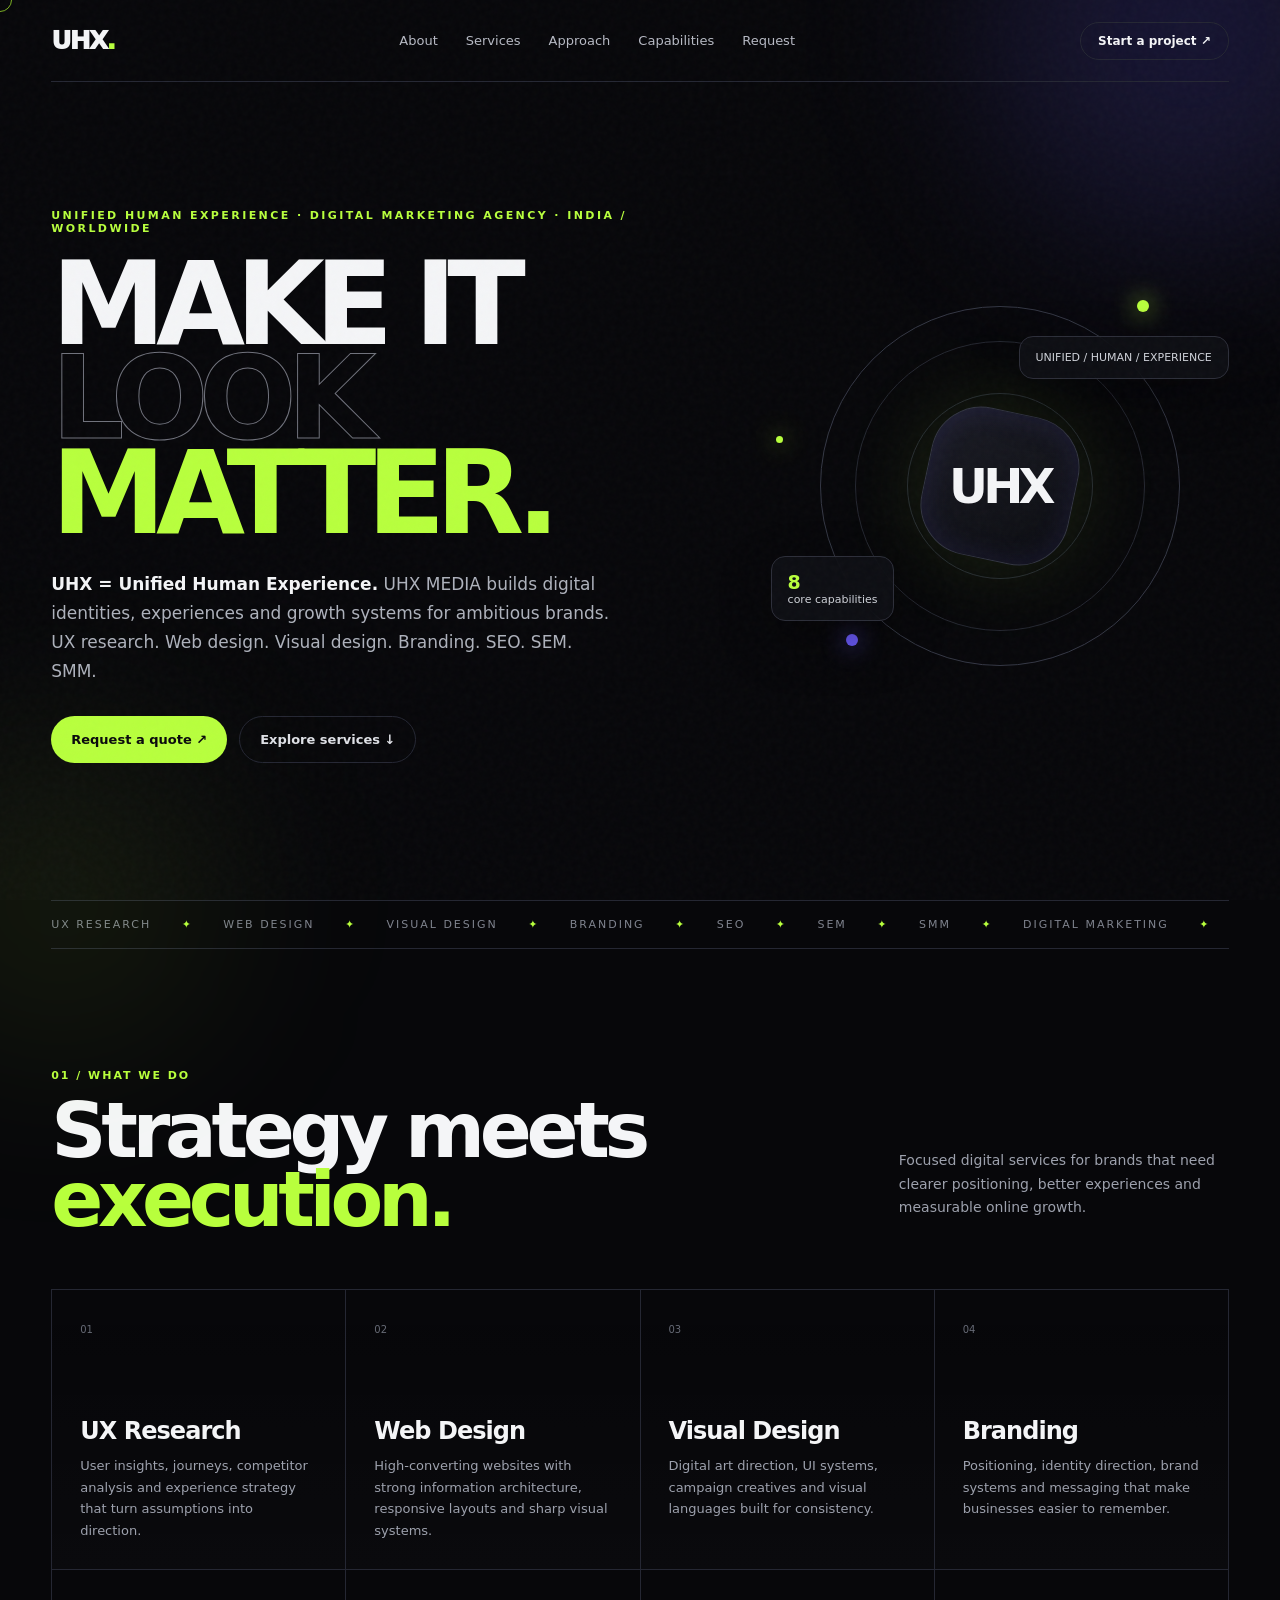
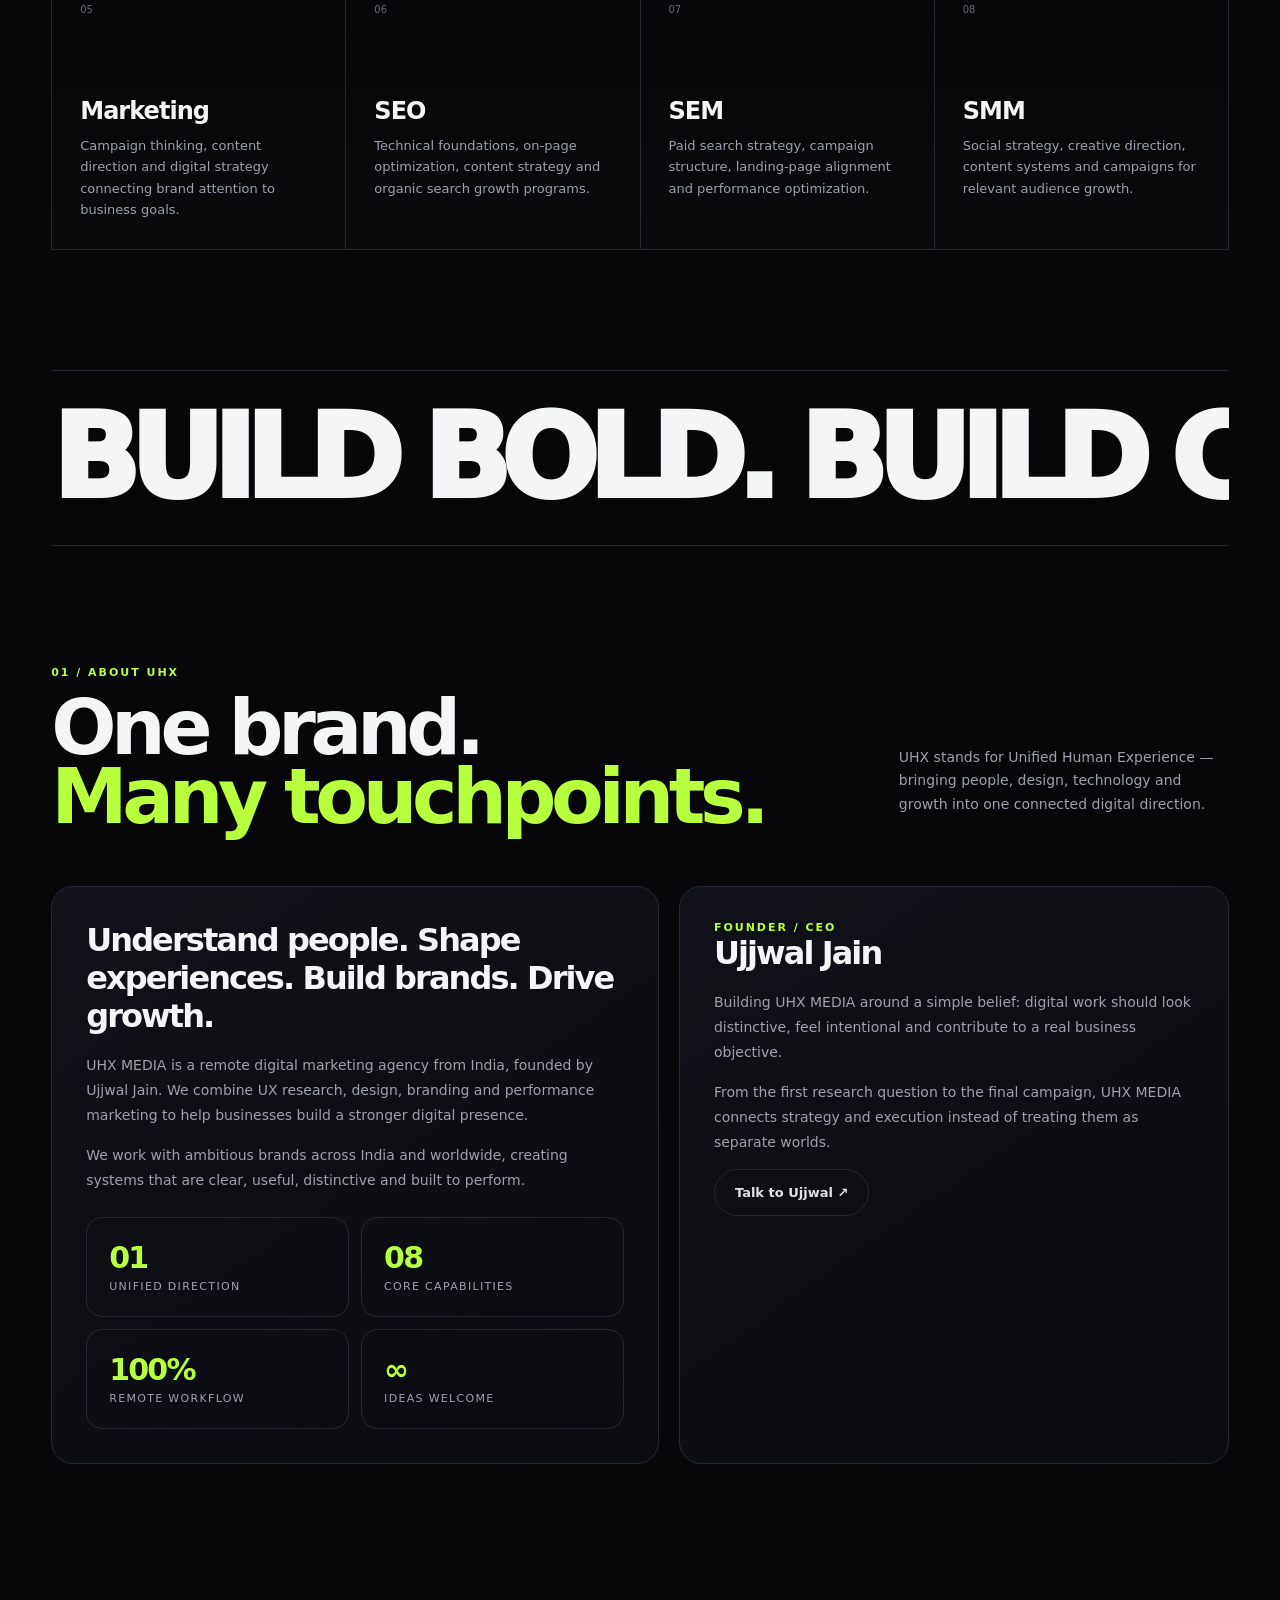
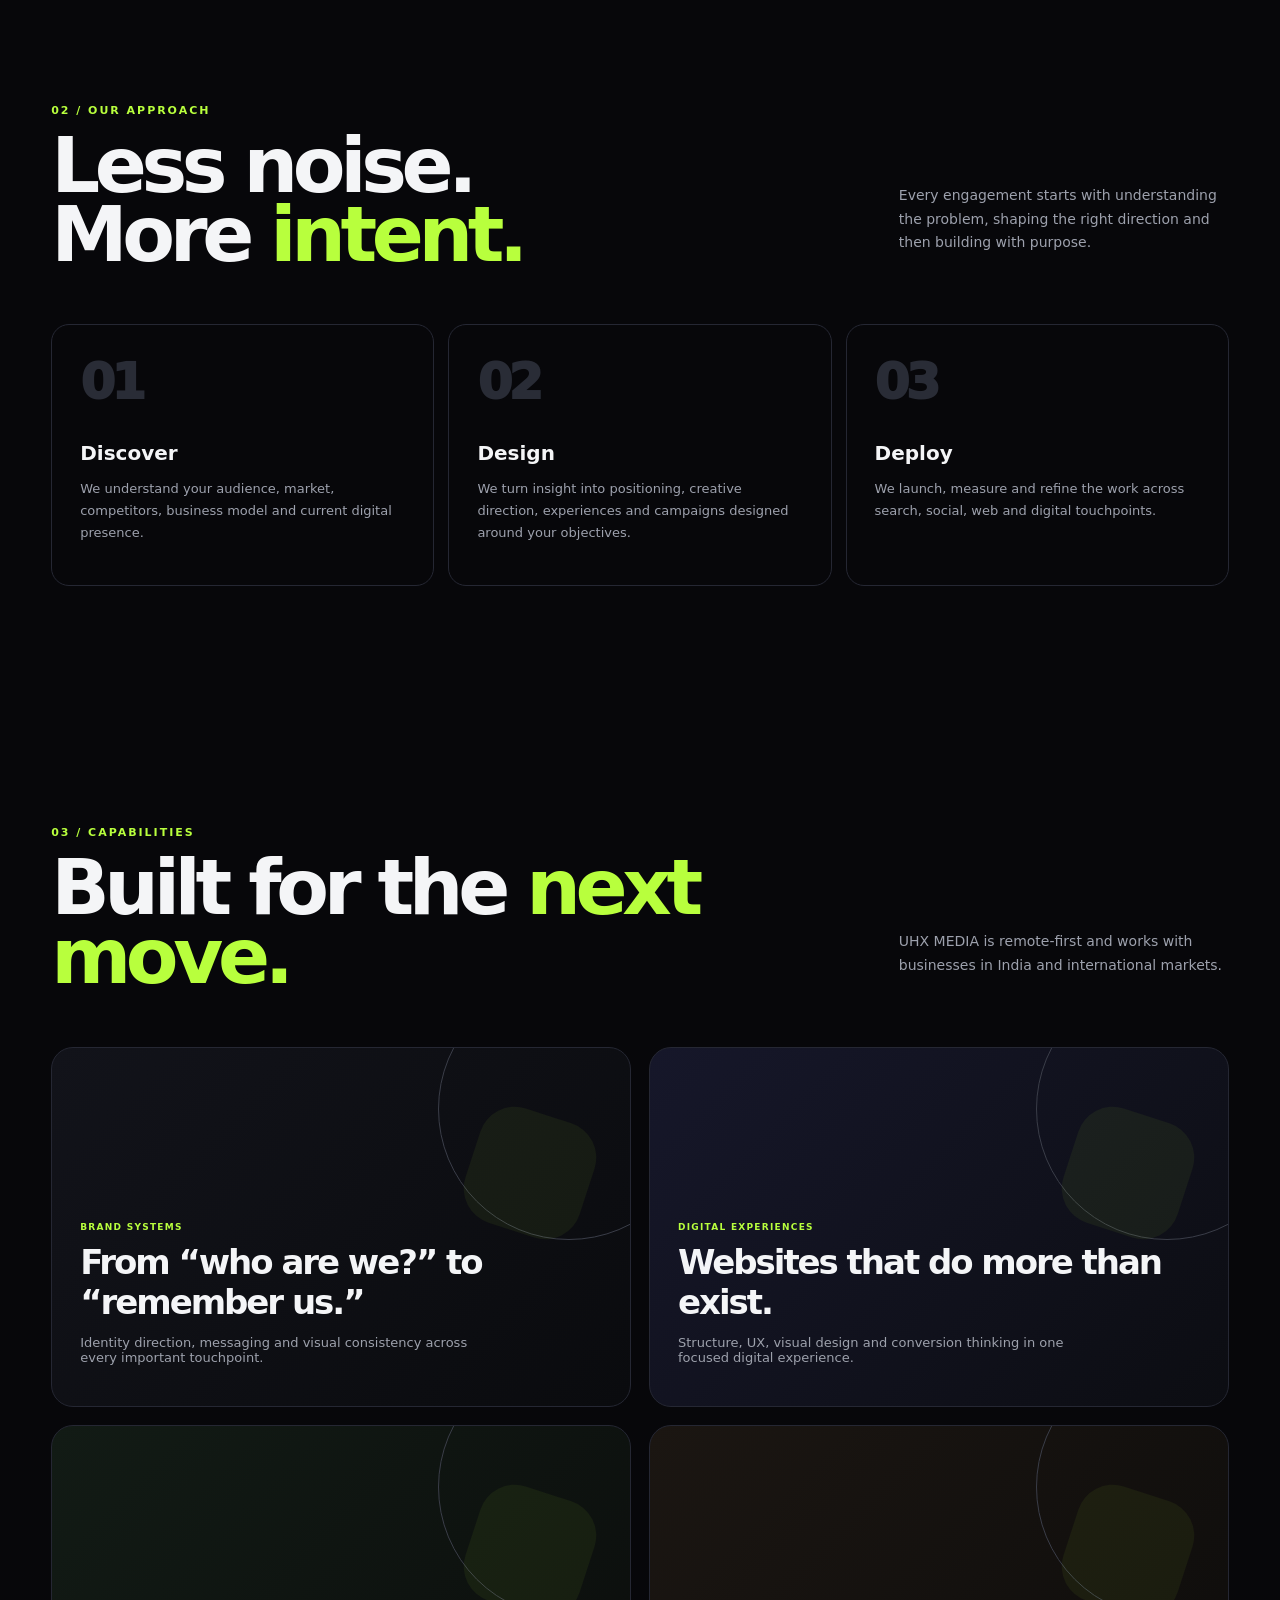
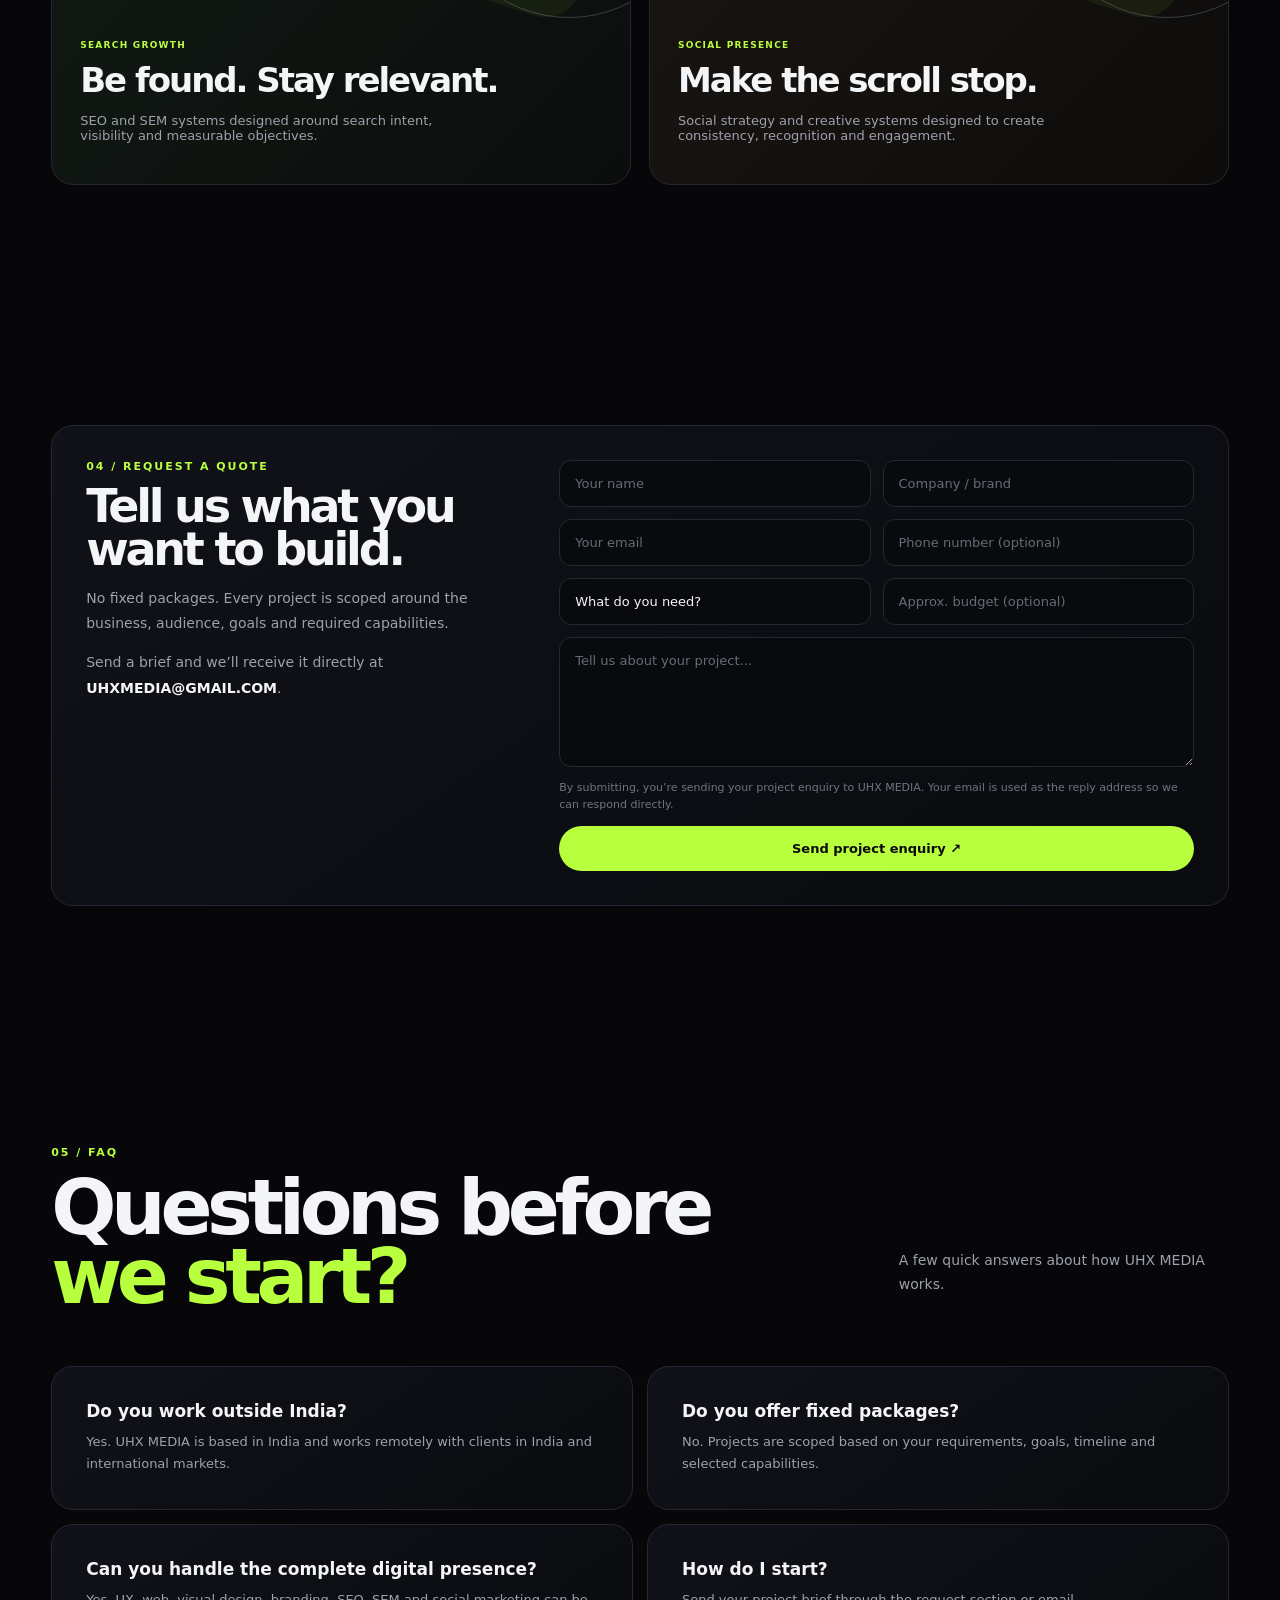
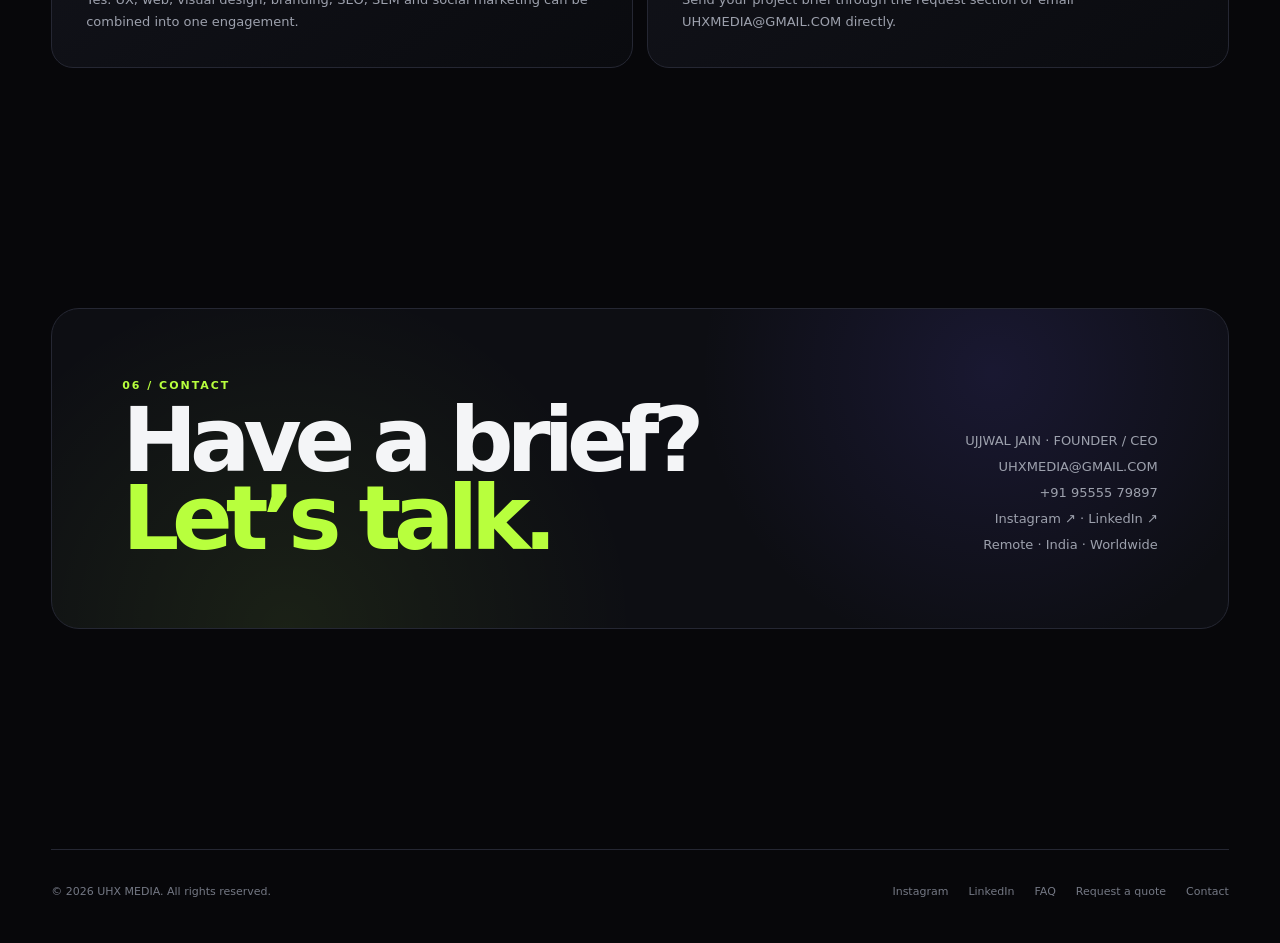
==== index.html @ 51ccb143 "Update final website" ====
<!doctype html>
<html lang="en">
<head>
<meta charset="utf-8">
<meta name="viewport" content="width=device-width,initial-scale=1">
<title>UHX MEDIA — Unified Human Experience</title>
<meta name="description" content="UHX MEDIA — Unified Human Experience. A remote digital marketing agency from India offering UX research, web design, visual design, branding, marketing, SEO, SEM and SMM for Indian and international clients.">
<meta name="robots" content="index,follow">
<meta property="og:type" content="website">
<meta property="og:title" content="UHX MEDIA — Unified Human Experience">
<meta property="og:description" content="Digital experiences. Built to perform. UHX MEDIA is a remote digital marketing agency from India working worldwide.">
<meta property="og:url" content="https://uhxmedia.online/">
<link rel="canonical" href="https://uhxmedia.online/">
<link rel="icon" href="assets/icons/favicon.svg" type="image/svg+xml">
<script type="application/ld+json">{"@context":"https://schema.org","@type":"ProfessionalService","name":"UHX MEDIA","alternateName":"Unified Human Experience Media","url":"https://uhxmedia.online/","email":"mailto:UHXMEDIA@GMAIL.COM","telephone":"+91 95555 79897","areaServed":"Worldwide","founder":{"@type":"Person","name":"Ujjwal Jain"},"description":"Remote digital marketing agency from India offering UX research, web design, visual design, branding, digital marketing, SEO, SEM and SMM."}</script>

<style>
:root{--bg:#07070a;--surface:#101117;--surface2:#151620;--text:#f4f5f7;--muted:#9da1ad;--line:#252733;--accent:#b8ff3d;--accent2:#6d5cff;--white:#fff}*{scrollbar-width:thin;scrollbar-color:var(--accent) var(--bg)}::selection{background:var(--accent);color:#090a0c}button,input,textarea,select{font:inherit}.hp{position:absolute!important;left:-10000px!important;width:1px!important;height:1px!important;overflow:hidden!important;opacity:0!important}.request-form .form-note{color:#6f7480;font-size:11px;line-height:1.6;margin:0}.request-form button{border:0;cursor:pointer;justify-content:center}.request-form button:focus-visible,.btn:focus-visible,.nav a:focus-visible{outline:2px solid var(--accent);outline-offset:4px}.request-form select{appearance:none;background-image:linear-gradient(45deg,transparent 50%,#8b8f9a 50%),linear-gradient(135deg,#8b8f9a 50%,transparent 50%);background-position:calc(100% - 18px) 50%,calc(100% - 13px) 50%;background-size:5px 5px,5px 5px;background-repeat:no-repeat}.request-form input::placeholder,.request-form textarea::placeholder{color:#666b76}.request-form input:invalid:not(:placeholder-shown),.request-form textarea:invalid:not(:placeholder-shown){border-color:#6f4d4d}@media (pointer:coarse){.cursor{display:none}}@media(prefers-reduced-motion:reduce){html{scroll-behavior:auto}.ring,.ticker-track,.marquee2 span{animation:none}.reveal{transition:none}.btn{transition:none}}

*{box-sizing:border-box}html{scroll-behavior:smooth}body{margin:0;background:var(--bg);color:var(--text);font-family:Inter,ui-sans-serif,system-ui,-apple-system,BlinkMacSystemFont,"Segoe UI",sans-serif;overflow-x:hidden}.cursor{position:fixed;width:24px;height:24px;border:1px solid rgba(184,255,61,.7);border-radius:50%;pointer-events:none;z-index:50;transform:translate(-50%,-50%);mix-blend-mode:difference;transition:transform .08s ease}.grain{position:fixed;inset:0;pointer-events:none;opacity:.035;background-image:url("data:image/svg+xml,%3Csvg viewBox='0 0 180 180' xmlns='http://www.w3.org/2000/svg'%3E%3Cfilter id='n'%3E%3CfeTurbulence type='fractalNoise' baseFrequency='.9' numOctaves='3' stitchTiles='stitch'/%3E%3C/filter%3E%3Crect width='100%25' height='100%25' filter='url(%23n)' opacity='.8'/%3E%3C/svg%3E");z-index:40}.orb{position:fixed;width:420px;height:420px;border-radius:50%;filter:blur(90px);background:rgba(109,92,255,.16);top:-180px;right:-120px;pointer-events:none}.orb2{position:fixed;width:320px;height:320px;border-radius:50%;filter:blur(100px);background:rgba(184,255,61,.08);bottom:-160px;left:-100px;pointer-events:none}a{color:inherit;text-decoration:none}.wrap{width:min(1180px,92%);margin:auto}.nav{height:82px;display:flex;align-items:center;justify-content:space-between;border-bottom:1px solid var(--line);position:relative;z-index:5}.logo{font-weight:950;letter-spacing:-.07em;font-size:25px}.logo span{color:var(--accent)}.navlinks{display:flex;gap:28px;color:#b7bac4;font-size:13px}.navlinks a:hover{color:var(--text)}.navcta{border:1px solid var(--line);padding:11px 17px;border-radius:999px;font-size:12px;font-weight:800}.navcta:hover{border-color:var(--accent);color:var(--accent)}.hero{min-height:calc(100vh - 82px);display:flex;align-items:center;position:relative;padding:90px 0 100px}.hero-grid{display:grid;grid-template-columns:1.18fr .82fr;gap:60px;align-items:center}.eyebrow{font-size:11px;letter-spacing:.22em;text-transform:uppercase;color:var(--accent);font-weight:900;margin-bottom:22px}.hero h1{font-size:clamp(62px,9vw,138px);line-height:.82;letter-spacing:-.085em;margin:0;max-width:850px}.hero h1 .outline{color:transparent;-webkit-text-stroke:1px #70727c}.hero h1 .accent{color:var(--accent)}.hero-copy{max-width:570px;color:#aeb2bc;font-size:17px;line-height:1.7;margin:30px 0}.buttons{display:flex;gap:12px;flex-wrap:wrap}.btn{padding:15px 20px;border-radius:999px;font-weight:850;font-size:13px;display:inline-flex;align-items:center;gap:9px;transition:.25s}.btn.primary{background:var(--accent);color:#090a0c}.btn.primary:hover{transform:translateY(-3px);box-shadow:0 10px 40px rgba(184,255,61,.16)}.btn.ghost{border:1px solid var(--line);color:#dfe1e6}.btn.ghost:hover{border-color:#555967}.hero-art{height:520px;position:relative;display:grid;place-items:center}.ring{width:360px;height:360px;border:1px solid #343744;border-radius:50%;position:absolute;animation:spin 18s linear infinite}.ring:before,.ring:after{content:"";position:absolute;border-radius:50%;border:1px solid #242731}.ring:before{inset:34px}.ring:after{inset:86px}.core{width:150px;height:150px;border-radius:34%;background:linear-gradient(145deg,#1b1c25,#0b0c10);border:1px solid #343744;box-shadow:0 0 90px rgba(184,255,61,.12),inset 0 0 30px rgba(109,92,255,.12);display:grid;place-items:center;transform:rotate(12deg)}.core b{font-size:48px;letter-spacing:-.1em;transform:rotate(-12deg)}.dot{position:absolute;width:12px;height:12px;background:var(--accent);border-radius:50%;box-shadow:0 0 25px var(--accent)}.d1{top:74px;right:80px}.d2{bottom:100px;left:75px;background:#6d5cff;box-shadow:0 0 25px #6d5cff}.d3{top:210px;left:5px;width:7px;height:7px}.float-card{position:absolute;border:1px solid #2c2e39;background:rgba(16,17,23,.78);backdrop-filter:blur(12px);padding:14px 16px;border-radius:14px;font-size:11px;color:#cfd2d9;box-shadow:0 20px 50px rgba(0,0,0,.35)}.fc1{right:0;top:110px}.fc2{left:0;bottom:125px}.fc2 strong{color:var(--accent);font-size:19px;display:block}.ticker{border-top:1px solid var(--line);border-bottom:1px solid var(--line);overflow:hidden;white-space:nowrap;padding:17px 0;color:#7f838e;font-size:11px;letter-spacing:.18em;text-transform:uppercase}.ticker-track{display:inline-block;animation:marquee 25s linear infinite}.ticker i{color:var(--accent);font-style:normal;margin:0 25px}.section{padding:120px 0}.section-head{display:flex;justify-content:space-between;gap:40px;align-items:end;margin-bottom:55px}.kicker{color:var(--accent);font-size:11px;letter-spacing:.18em;text-transform:uppercase;font-weight:900}.section h2{font-size:clamp(42px,6vw,82px);line-height:.9;letter-spacing:-.07em;margin:14px 0 0;max-width:760px}.section-head p{max-width:330px;color:var(--muted);line-height:1.7;font-size:14px}.services{display:grid;grid-template-columns:repeat(4,1fr);border-top:1px solid var(--line);border-left:1px solid var(--line)}.service{min-height:250px;padding:28px;border-right:1px solid var(--line);border-bottom:1px solid var(--line);position:relative;transition:.35s;background:linear-gradient(180deg,transparent,rgba(255,255,255,.015))}.service:hover{background:var(--surface);transform:translateY(-4px)}.service .num{font-size:10px;color:#666a75}.service h3{font-size:24px;letter-spacing:-.04em;margin:80px 0 10px}.service p{font-size:13px;line-height:1.65;color:var(--muted);margin:0}.marquee2{font-size:clamp(55px,9vw,125px);font-weight:950;letter-spacing:-.09em;white-space:nowrap;overflow:hidden;border-top:1px solid var(--line);border-bottom:1px solid var(--line);padding:20px 0}.marquee2 span{display:inline-block;animation:marquee 20s linear infinite}.work-grid{display:grid;grid-template-columns:1fr 1fr;gap:18px}.work{min-height:360px;border:1px solid var(--line);border-radius:22px;overflow:hidden;position:relative;background:linear-gradient(135deg,#12131a,#0a0b0e);padding:28px;display:flex;align-items:end}.work:nth-child(2){background:linear-gradient(135deg,#16172a,#0c0d12)}.work:nth-child(3){background:linear-gradient(135deg,#121b15,#0b0d0c)}.work:nth-child(4){background:linear-gradient(135deg,#1b1612,#0d0c0b)}.work:before{content:"";position:absolute;width:260px;height:260px;border:1px solid #3a3d48;border-radius:50%;right:-70px;top:-70px}.work:after{content:"";position:absolute;width:120px;height:120px;background:var(--accent);border-radius:30%;right:40px;top:65px;opacity:.06;transform:rotate(18deg)}.work-content{position:relative;z-index:2}.work small{color:var(--accent);text-transform:uppercase;letter-spacing:.14em;font-size:9px;font-weight:900}.work h3{font-size:34px;letter-spacing:-.06em;margin:8px 0}.work p{color:#9da1ac;font-size:13px;max-width:400px}.process{display:grid;grid-template-columns:repeat(3,1fr);gap:14px}.step{border:1px solid var(--line);border-radius:18px;padding:28px;min-height:220px}.step .big{font-size:50px;font-weight:950;letter-spacing:-.08em;color:#292c36}.step h3{margin:30px 0 8px;font-size:20px}.step p{color:var(--muted);font-size:13px;line-height:1.7}.contact{border:1px solid var(--line);border-radius:28px;padding:70px;display:flex;justify-content:space-between;align-items:end;gap:50px;background:radial-gradient(circle at 80% 20%,rgba(109,92,255,.13),transparent 30%),radial-gradient(circle at 20% 100%,rgba(184,255,61,.08),transparent 35%),#0d0e13}.contact h2{margin:10px 0 0;font-size:clamp(50px,7vw,95px);letter-spacing:-.08em;line-height:.87}.contact-info{text-align:right;color:var(--muted);font-size:13px;line-height:2}.contact-info a:hover{color:var(--accent)}footer{padding:35px 0 45px;border-top:1px solid var(--line);margin-top:100px}.footer-row{display:flex;justify-content:space-between;gap:30px;color:#747884;font-size:11px}.legal{display:flex;gap:20px}.legal a:hover{color:#ddd}.reveal{opacity:0;transform:translateY(30px);transition:opacity .8s ease,transform .8s ease}.reveal.on{opacity:1;transform:none}@keyframes spin{to{transform:rotate(360deg)}}@keyframes marquee{to{transform:translateX(-50%)}}@media(max-width:900px){.navlinks{display:none}.hero-grid{grid-template-columns:1fr}.hero-art{height:390px}.services{grid-template-columns:1fr 1fr}.work-grid{grid-template-columns:1fr}.process{grid-template-columns:1fr}.section-head{display:block}.section-head p{margin-top:25px}.contact{display:block;padding:42px}.contact-info{text-align:left;margin-top:35px}.hero{padding-top:70px}}@media(max-width:560px){.hero h1{font-size:62px}.services{grid-template-columns:1fr}.ring{width:280px;height:280px}.core{width:115px;height:115px}.core b{font-size:36px}.float-card{display:none}.footer-row{display:block}.legal{margin-top:18px}.contact h2{font-size:54px}}

.about-grid{display:grid;grid-template-columns:1.05fr .95fr;gap:20px}.about-card,.faq-item,.request-panel{border:1px solid var(--line);border-radius:22px;background:linear-gradient(145deg,#111219,#0a0b0f);padding:34px}.about-card h3{font-size:32px;letter-spacing:-.06em;margin:0 0 18px}.about-card p{color:var(--muted);line-height:1.8;font-size:14px}.stats{display:grid;grid-template-columns:repeat(2,1fr);gap:12px;margin-top:24px}.stat{border:1px solid var(--line);padding:22px;border-radius:16px}.stat b{display:block;font-size:30px;color:var(--accent);letter-spacing:-.06em}.stat span{font-size:11px;color:var(--muted);text-transform:uppercase;letter-spacing:.12em}.faq{display:grid;grid-template-columns:1fr 1fr;gap:14px}.faq-item h3{font-size:17px;margin:0 0 10px}.faq-item p{color:var(--muted);font-size:13px;line-height:1.7;margin:0}.request-panel{display:grid;grid-template-columns:.8fr 1.2fr;gap:50px}.request-copy h3{font-size:46px;letter-spacing:-.07em;line-height:.95;margin:12px 0}.request-copy p{color:var(--muted);line-height:1.8;font-size:14px}.request-form{display:grid;gap:12px}.request-form input,.request-form textarea,.request-form select{width:100%;border:1px solid var(--line);background:#090a0e;color:var(--text);border-radius:12px;padding:15px;font:inherit;font-size:13px;outline:none}.request-form input:focus,.request-form textarea:focus,.request-form select:focus{border-color:var(--accent)}.request-form textarea{min-height:130px;resize:vertical}.form-row{display:grid;grid-template-columns:1fr 1fr;gap:12px}@media(max-width:900px){.about-grid,.request-panel,.faq{grid-template-columns:1fr}}@media(max-width:560px){.form-row,.stats{grid-template-columns:1fr}}
</style>

<!-- Google Analytics 4 -->
<script async src="https://www.googletagmanager.com/gtag/js?id=G-VPQRBY2YKB"></script>
<script>
window.dataLayer=window.dataLayer||[];
function gtag(){dataLayer.push(arguments);}
gtag('js',new Date());
gtag('config','G-VPQRBY2YKB');
</script>
</head>

<body>
<div class="cursor" id="cursor"></div>
<div class="grain"></div>
<div class="orb"></div>
<div class="orb2"></div>

<div class="wrap">

<header class="nav">
<a class="logo" href="#top">UHX<span>.</span></a>
<nav class="navlinks">
<a href="#about">About</a>
<a href="#services">Services</a>
<a href="#approach">Approach</a>
<a href="#work">Capabilities</a>
<a href="#request">Request</a>
</nav>
<a class="navcta" href="#request">Start a project ↗</a>
</header>

<main id="top">

<section class="hero">
<div class="hero-grid">
<div class="reveal">
<div class="eyebrow">UNIFIED HUMAN EXPERIENCE · DIGITAL MARKETING AGENCY · INDIA / WORLDWIDE</div>
<h1>MAKE IT<br><span class="outline">LOOK</span><br><span class="accent">MATTER.</span></h1>
<p class="hero-copy"><strong style="color:var(--text)">UHX = Unified Human Experience.</strong> UHX MEDIA builds digital identities, experiences and growth systems for ambitious brands. UX research. Web design. Visual design. Branding. SEO. SEM. SMM.</p>
<div class="buttons">
<a class="btn primary" href="#request">Request a quote ↗</a>
<a class="btn ghost" href="#services">Explore services ↓</a>
</div>
</div>

<div class="hero-art reveal" aria-hidden="true">
<div class="ring"></div>
<div class="core"><b>UHX</b></div>
<span class="dot d1"></span>
<span class="dot d2"></span>
<span class="dot d3"></span>
<div class="float-card fc1">UNIFIED / HUMAN / EXPERIENCE</div>
<div class="float-card fc2"><strong>8</strong> core capabilities</div>
</div>
</div>
</section>

<div class="ticker">
<div class="ticker-track">
UX RESEARCH <i>✦</i> WEB DESIGN <i>✦</i> VISUAL DESIGN <i>✦</i> BRANDING <i>✦</i> SEO <i>✦</i> SEM <i>✦</i> SMM <i>✦</i> DIGITAL MARKETING <i>✦</i> UX RESEARCH <i>✦</i> WEB DESIGN <i>✦</i>
</div>
</div>

<section class="section" id="services">
<div class="section-head reveal">
<div>
<div class="kicker">01 / What we do</div>
<h2>Strategy meets <span style="color:var(--accent)">execution.</span></h2>
</div>
<p>Focused digital services for brands that need clearer positioning, better experiences and measurable online growth.</p>
</div>

<div class="services">
<article class="service reveal"><span class="num">01</span><h3>UX Research</h3><p>User insights, journeys, competitor analysis and experience strategy that turn assumptions into direction.</p></article>
<article class="service reveal"><span class="num">02</span><h3>Web Design</h3><p>High-converting websites with strong information architecture, responsive layouts and sharp visual systems.</p></article>
<article class="service reveal"><span class="num">03</span><h3>Visual Design</h3><p>Digital art direction, UI systems, campaign creatives and visual languages built for consistency.</p></article>
<article class="service reveal"><span class="num">04</span><h3>Branding</h3><p>Positioning, identity direction, brand systems and messaging that make businesses easier to remember.</p></article>
<article class="service reveal"><span class="num">05</span><h3>Marketing</h3><p>Campaign thinking, content direction and digital strategy connecting brand attention to business goals.</p></article>
<article class="service reveal"><span class="num">06</span><h3>SEO</h3><p>Technical foundations, on-page optimization, content strategy and organic search growth programs.</p></article>
<article class="service reveal"><span class="num">07</span><h3>SEM</h3><p>Paid search strategy, campaign structure, landing-page alignment and performance optimization.</p></article>
<article class="service reveal"><span class="num">08</span><h3>SMM</h3><p>Social strategy, creative direction, content systems and campaigns for relevant audience growth.</p></article>
</div>
</section>

<div class="marquee2">
<span>BUILD BOLD. BUILD CLEAR. BUILD DIGITAL. &nbsp;&nbsp; BUILD BOLD. BUILD CLEAR. BUILD DIGITAL. &nbsp;&nbsp;</span>
</div>

<section class="section" id="about">
<div class="section-head reveal">
<div>
<div class="kicker">01 / About UHX</div>
<h2>One brand.<br><span style="color:var(--accent)">Many touchpoints.</span></h2>
</div>
<p>UHX stands for Unified Human Experience — bringing people, design, technology and growth into one connected digital direction.</p>
</div>

<div class="about-grid">
<article class="about-card reveal">
<h3>Understand people. Shape experiences. Build brands. Drive growth.</h3>
<p>UHX MEDIA is a remote digital marketing agency from India, founded by Ujjwal Jain. We combine UX research, design, branding and performance marketing to help businesses build a stronger digital presence.</p>
<p>We work with ambitious brands across India and worldwide, creating systems that are clear, useful, distinctive and built to perform.</p>
<div class="stats">
<div class="stat"><b>01</b><span>Unified direction</span></div>
<div class="stat"><b>08</b><span>Core capabilities</span></div>
<div class="stat"><b>100%</b><span>Remote workflow</span></div>
<div class="stat"><b>∞</b><span>Ideas welcome</span></div>
</div>
</article>

<article class="about-card reveal">
<div class="kicker">Founder / CEO</div>
<h3>Ujjwal Jain</h3>
<p>Building UHX MEDIA around a simple belief: digital work should look distinctive, feel intentional and contribute to a real business objective.</p>
<p>From the first research question to the final campaign, UHX MEDIA connects strategy and execution instead of treating them as separate worlds.</p>
<a class="btn ghost" href="mailto:UHXMEDIA@GMAIL.COM?subject=UHX%20MEDIA%20Enquiry">Talk to Ujjwal ↗</a>
</article>
</div>
</section>

<section class="section" id="approach">
<div class="section-head reveal">
<div>
<div class="kicker">02 / Our approach</div>
<h2>Less noise.<br>More <span style="color:var(--accent)">intent.</span></h2>
</div>
<p>Every engagement starts with understanding the problem, shaping the right direction and then building with purpose.</p>
</div>

<div class="process">
<article class="step reveal"><div class="big">01</div><h3>Discover</h3><p>We understand your audience, market, competitors, business model and current digital presence.</p></article>
<article class="step reveal"><div class="big">02</div><h3>Design</h3><p>We turn insight into positioning, creative direction, experiences and campaigns designed around your objectives.</p></article>
<article class="step reveal"><div class="big">03</div><h3>Deploy</h3><p>We launch, measure and refine the work across search, social, web and digital touchpoints.</p></article>
</div>
</section>

<section class="section" id="work">
<div class="section-head reveal">
<div>
<div class="kicker">03 / Capabilities</div>
<h2>Built for the <span style="color:var(--accent)">next move.</span></h2>
</div>
<p>UHX MEDIA is remote-first and works with businesses in India and international markets.</p>
</div>

<div class="work-grid">
<article class="work reveal"><div class="work-content"><small>Brand systems</small><h3>From “who are we?” to “remember us.”</h3><p>Identity direction, messaging and visual consistency across every important touchpoint.</p></div></article>
<article class="work reveal"><div class="work-content"><small>Digital experiences</small><h3>Websites that do more than exist.</h3><p>Structure, UX, visual design and conversion thinking in one focused digital experience.</p></div></article>
<article class="work reveal"><div class="work-content"><small>Search growth</small><h3>Be found. Stay relevant.</h3><p>SEO and SEM systems designed around search intent, visibility and measurable objectives.</p></div></article>
<article class="work reveal"><div class="work-content"><small>Social presence</small><h3>Make the scroll stop.</h3><p>Social strategy and creative systems designed to create consistency, recognition and engagement.</p></div></article>
</div>
</section>

<section class="section" id="request">
<div class="request-panel reveal">

<div class="request-copy">
<div class="kicker">04 / Request a quote</div>
<h3>Tell us what you want to build.</h3>
<p>No fixed packages. Every project is scoped around the business, audience, goals and required capabilities.</p>
<p>Send a brief and we’ll receive it directly at <strong style="color:var(--text)">UHXMEDIA@GMAIL.COM</strong>.</p>
</div>

<form class="request-form" action="https://formspree.io/f/xppwkjgq" method="POST" target="_top">

<input type="hidden" name="subject" value="New UHX MEDIA Project Request from {{ name }}">
<input class="hp" type="text" name="website" tabindex="-1" autocomplete="off" aria-hidden="true">

<div class="form-row">
<input id="lead-name" name="name" placeholder="Your name" autocomplete="name" aria-label="Your name" required>
<input id="lead-company" name="company" placeholder="Company / brand" autocomplete="organization" aria-label="Company or brand">
</div>

<div class="form-row">
<input id="lead-email" type="email" name="email" placeholder="Your email" autocomplete="email" aria-label="Your email" required>
<input id="lead-phone" type="tel" name="phone" placeholder="Phone number (optional)" autocomplete="tel" aria-label="Phone number">
</div>

<div class="form-row">
<select id="lead-service" name="service" aria-label="Service required" required>
<option value="">What do you need?</option>
<option>UX Research</option>
<option>Web Design</option>
<option>Visual Design</option>
<option>Branding</option>
<option>Digital Marketing</option>
<option>SEO</option>
<option>SEM</option>
<option>SMM</option>
</select>
<input id="lead-budget" name="budget" placeholder="Approx. budget (optional)" aria-label="Approximate budget">
</div>

<textarea id="lead-message" name="message" placeholder="Tell us about your project..." aria-label="Project brief" required></textarea>

<p class="form-note">By submitting, you’re sending your project enquiry to UHX MEDIA. Your email is used as the reply address so we can respond directly.</p>

<button class="btn primary" type="submit">Send project enquiry ↗</button>

</form>
</div>
</section>

<section class="section" id="faq">
<div class="section-head reveal">
<div>
<div class="kicker">05 / FAQ</div>
<h2>Questions before<br><span style="color:var(--accent)">we start?</span></h2>
</div>
<p>A few quick answers about how UHX MEDIA works.</p>
</div>

<div class="faq">
<article class="faq-item reveal"><h3>Do you work outside India?</h3><p>Yes. UHX MEDIA is based in India and works remotely with clients in India and international markets.</p></article>
<article class="faq-item reveal"><h3>Do you offer fixed packages?</h3><p>No. Projects are scoped based on your requirements, goals, timeline and selected capabilities.</p></article>
<article class="faq-item reveal"><h3>Can you handle the complete digital presence?</h3><p>Yes. UX, web, visual design, branding, SEO, SEM and social marketing can be combined into one engagement.</p></article>
<article class="faq-item reveal"><h3>How do I start?</h3><p>Send your project brief through the request section or email UHXMEDIA@GMAIL.COM directly.</p></article>
</div>
</section>

<section class="section" id="contact">
<div class="contact reveal">
<div>
<div class="kicker">06 / Contact</div>
<h2>Have a brief?<br><span style="color:var(--accent)">Let’s talk.</span></h2>
</div>

<div class="contact-info">
<div>UJJWAL JAIN · FOUNDER / CEO</div>
<div><a href="mailto:UHXMEDIA@GMAIL.COM">UHXMEDIA@GMAIL.COM</a></div>
<div><a href="tel:+919555579897">+91 95555 79897</a></div>
<div><a href="https://www.instagram.com/uhxmedia/" target="_blank" rel="noopener">Instagram ↗</a> · <a href="https://www.linkedin.com/company/uhxmedia/" target="_blank" rel="noopener">LinkedIn ↗</a></div>
<div>Remote · India · Worldwide</div>
</div>
</div>
</section>

</main>

<footer>
<div class="footer-row">
<div>© 2026 UHX MEDIA. All rights reserved.</div>
<div class="legal">
<a href="https://www.instagram.com/uhxmedia/" target="_blank" rel="noopener noreferrer">Instagram</a>
<a href="https://www.linkedin.com/company/uhxmedia/" target="_blank" rel="noopener noreferrer">LinkedIn</a>
<a href="#faq">FAQ</a>
<a href="#request">Request a quote</a>
<a href="mailto:UHXMEDIA@GMAIL.COM">Contact</a>
</div>
</div>
</footer>

</div>

<script>
const cursor=document.getElementById('cursor');

if(window.matchMedia('(pointer:fine)').matches){
document.addEventListener('mousemove',e=>{
cursor.style.left=e.clientX+'px';
cursor.style.top=e.clientY+'px'
});

document.querySelectorAll('a,button,.service,.work,.step').forEach(el=>{
el.addEventListener('mouseenter',()=>cursor.style.transform='translate(-50%,-50%) scale(1.45)');
el.addEventListener('mouseleave',()=>cursor.style.transform='translate(-50%,-50%) scale(1)')
})
}

const obs=new IntersectionObserver(entries=>entries.forEach(e=>{
if(e.isIntersecting)e.target.classList.add('on')
}),{threshold:.12});

document.querySelectorAll('.reveal').forEach(el=>obs.observe(el));

document.querySelectorAll('a[href^="#"]').forEach(a=>a.addEventListener('click',e=>{
const target=document.querySelector(a.getAttribute('href'));
if(target){
e.preventDefault();
target.scrollIntoView({
behavior:window.matchMedia('(prefers-reduced-motion: reduce)').matches?'auto':'smooth',
block:'start'
})
}
}));
</script>

</body>
</html>
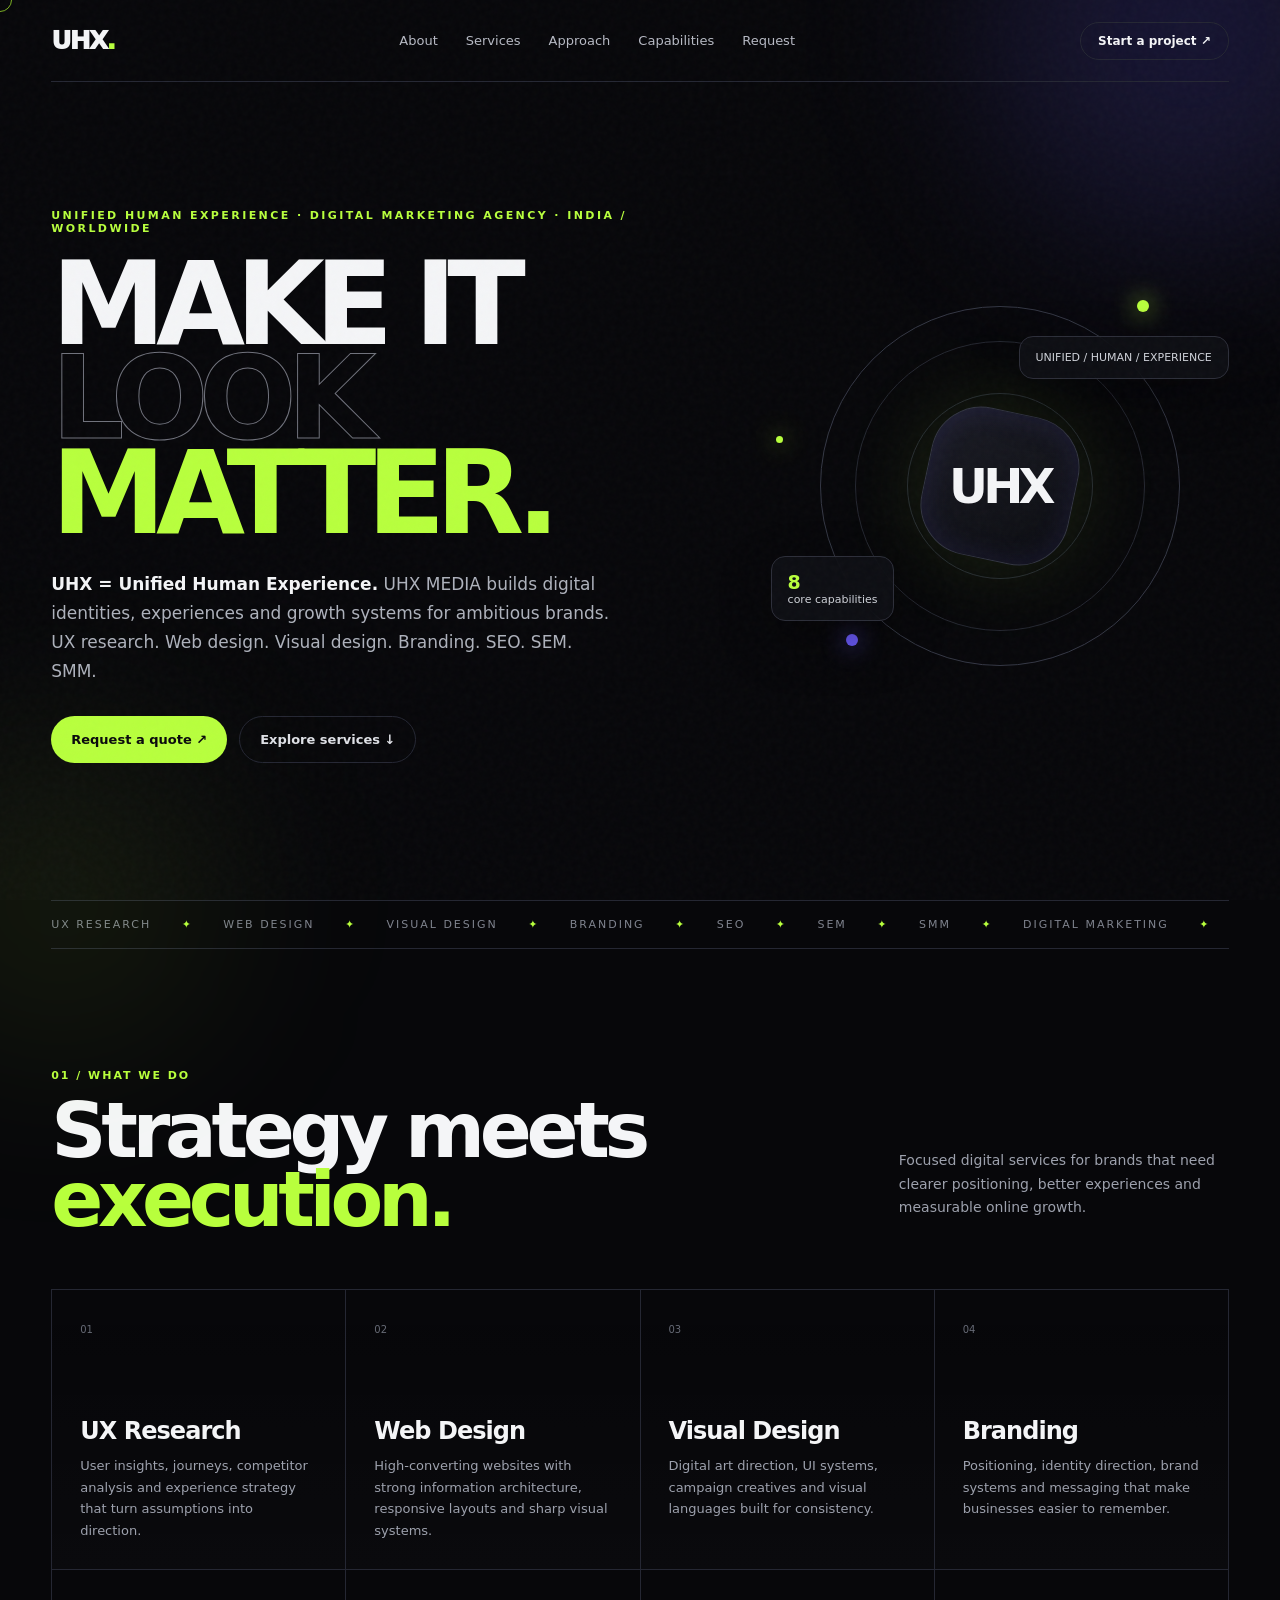
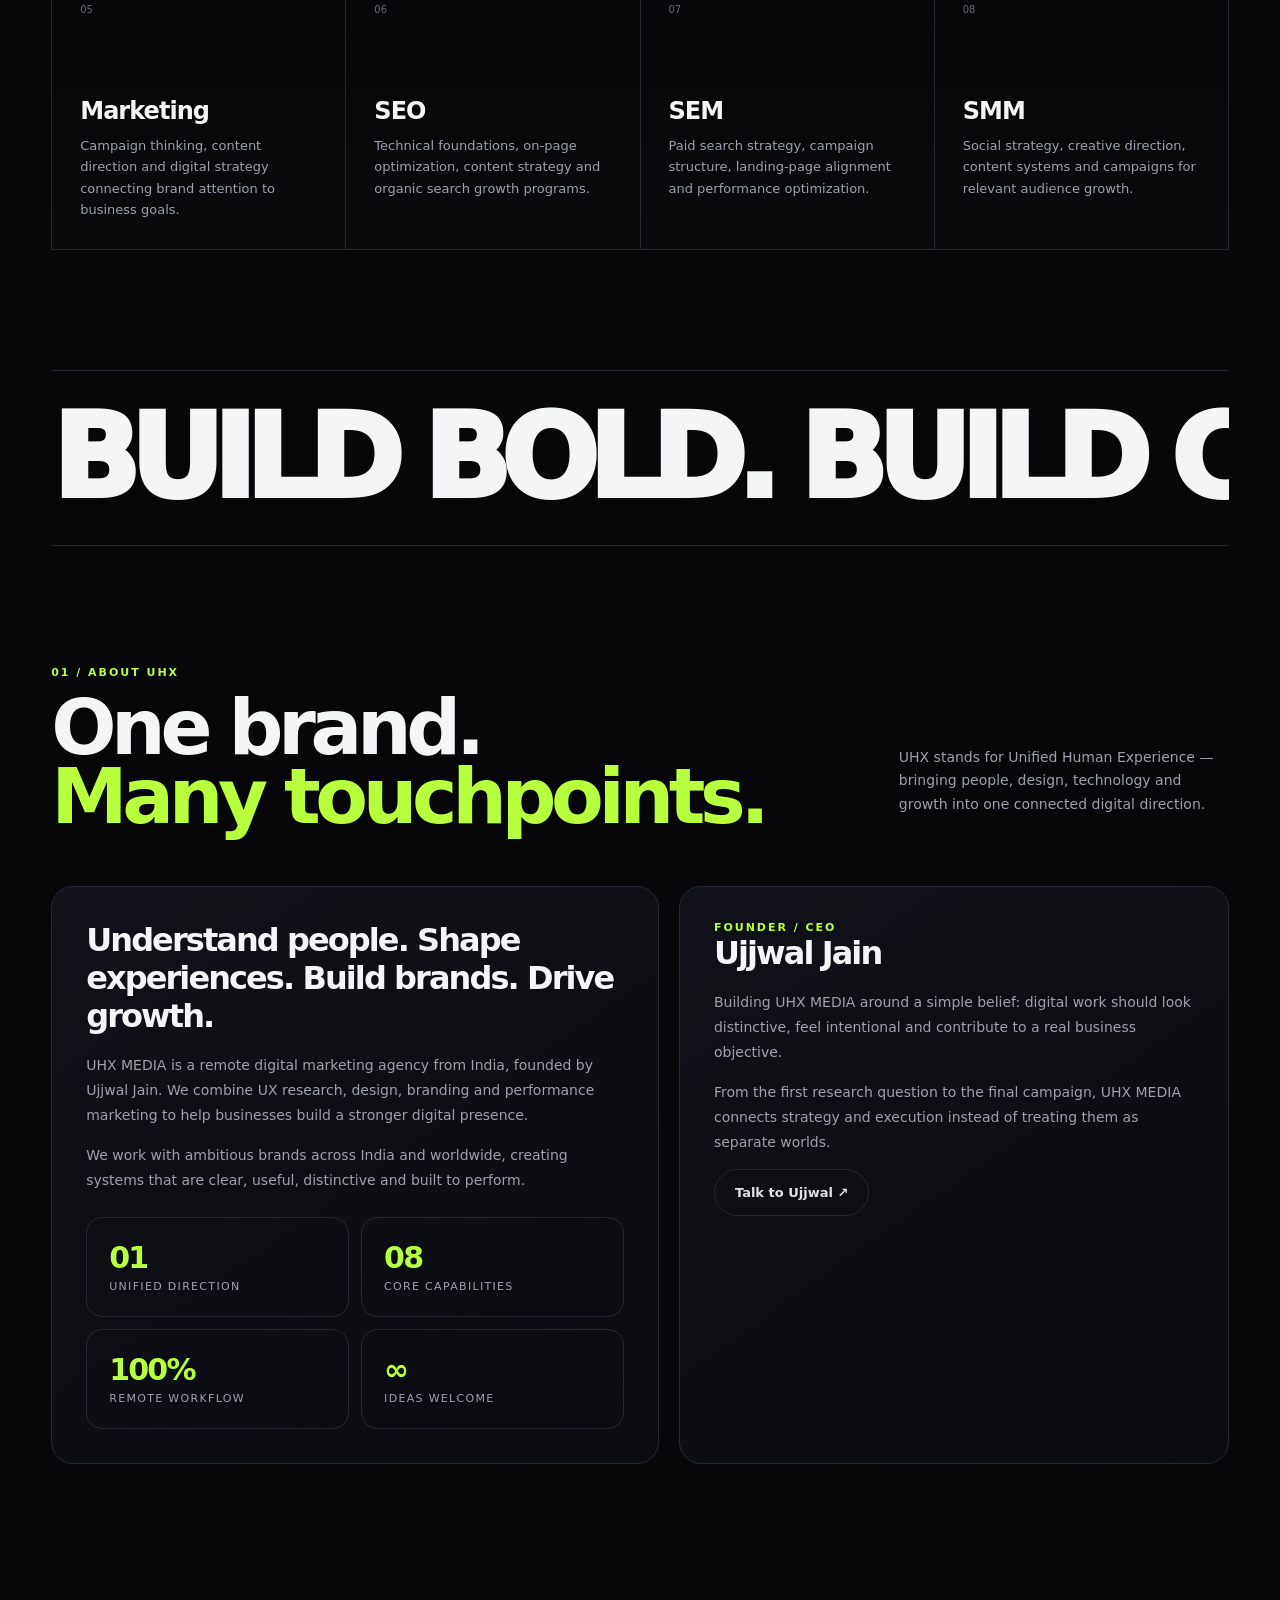
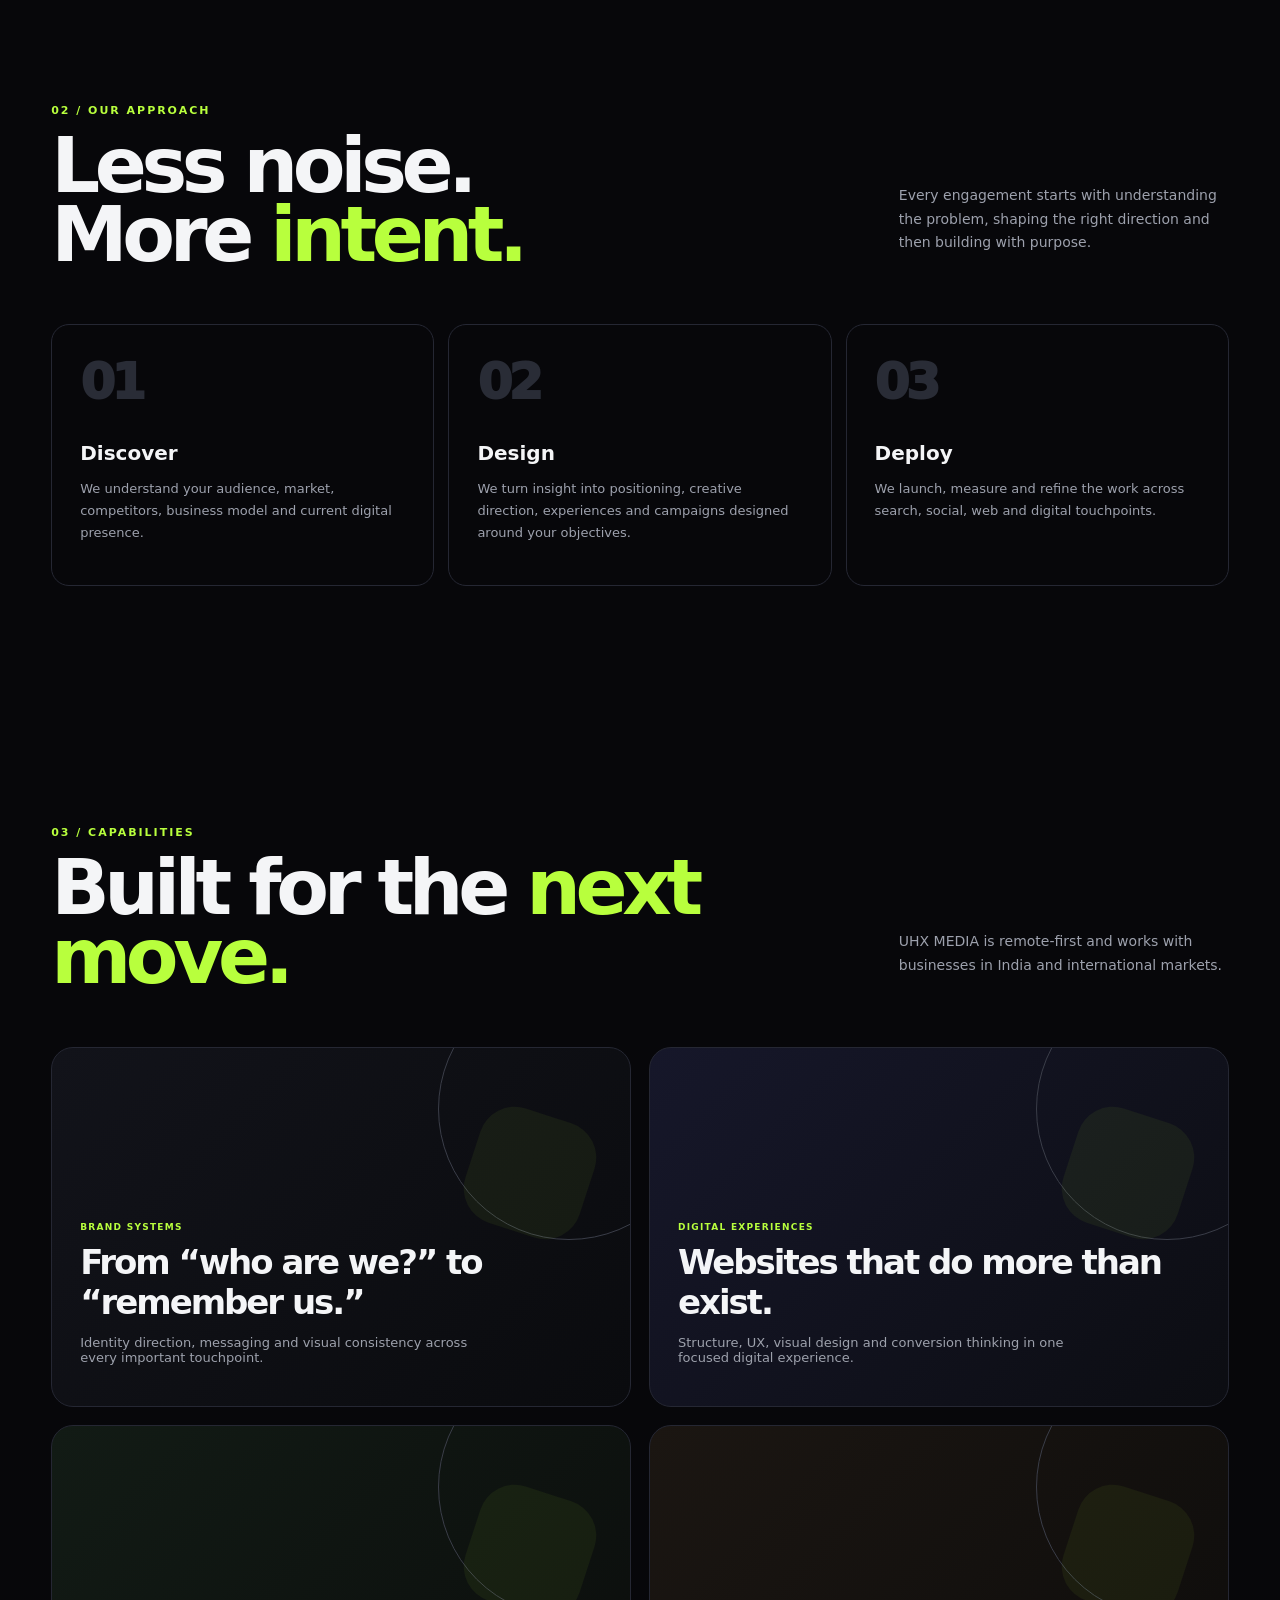
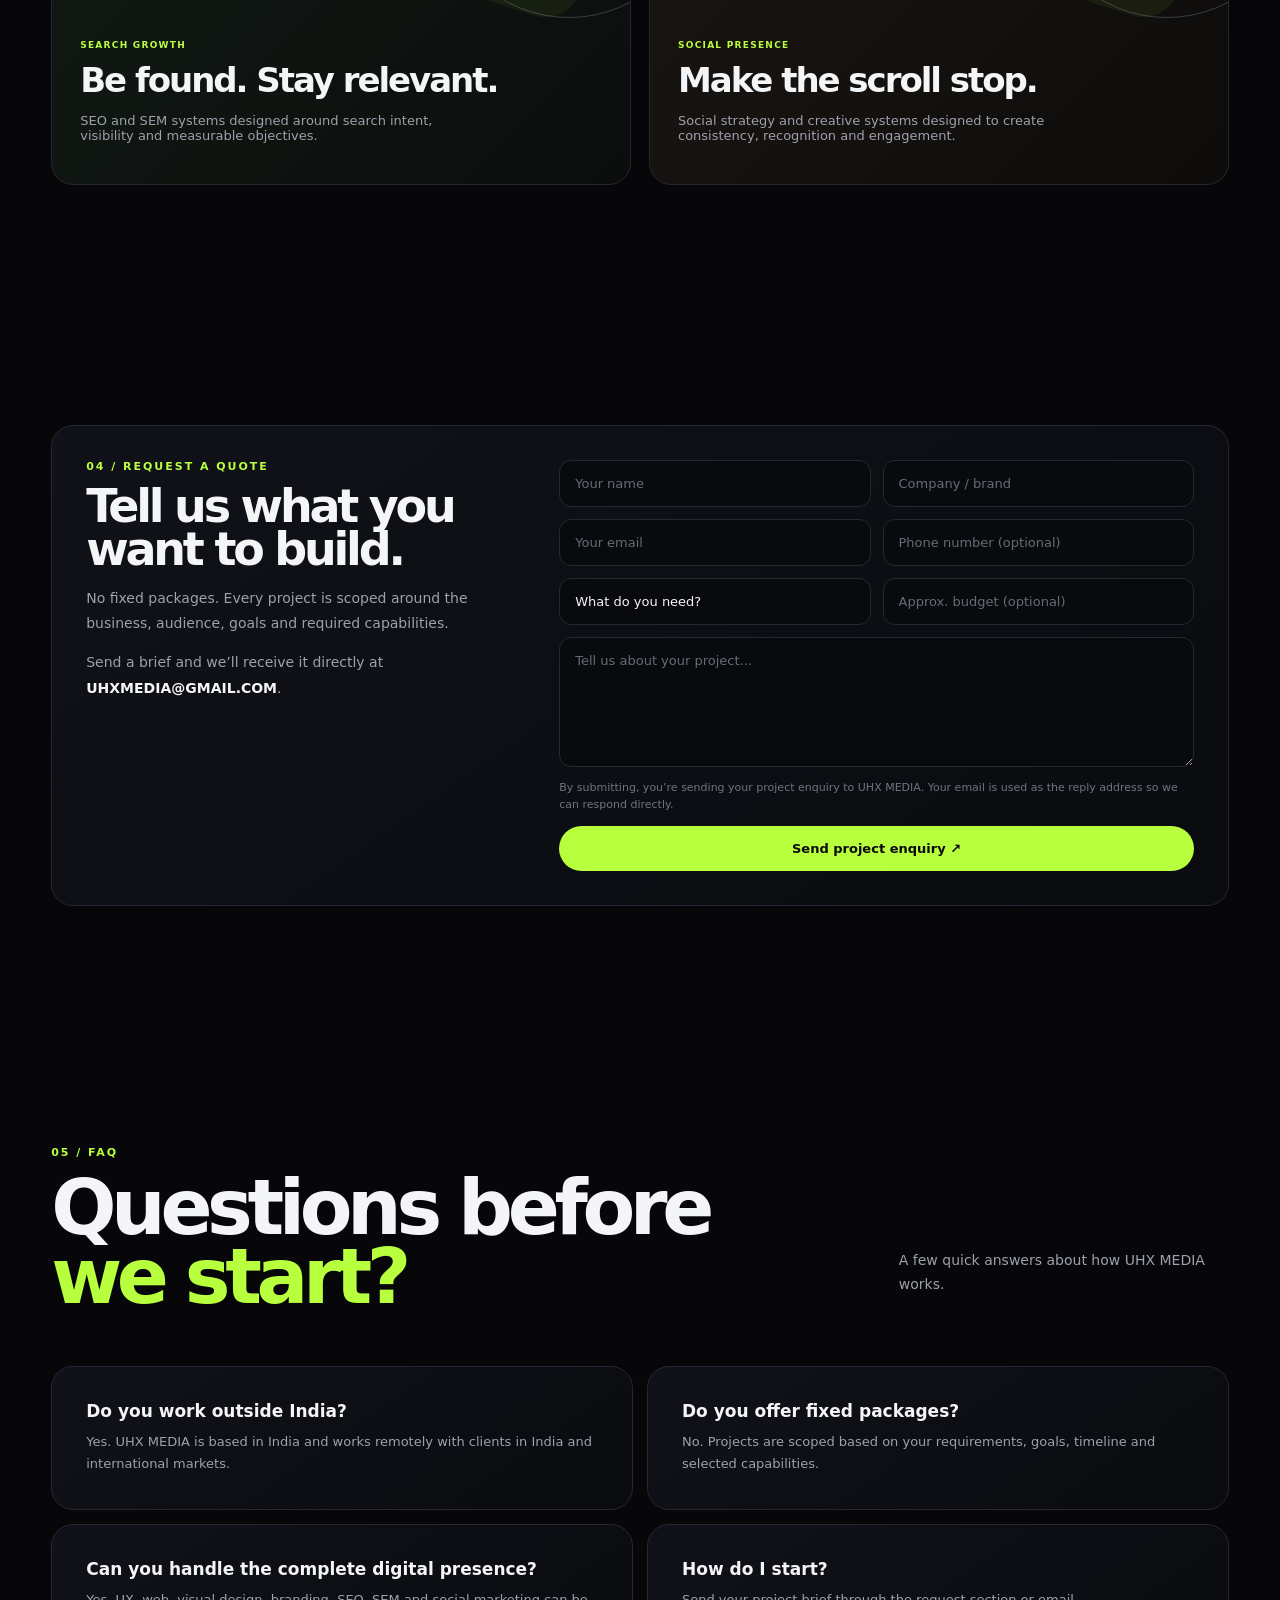
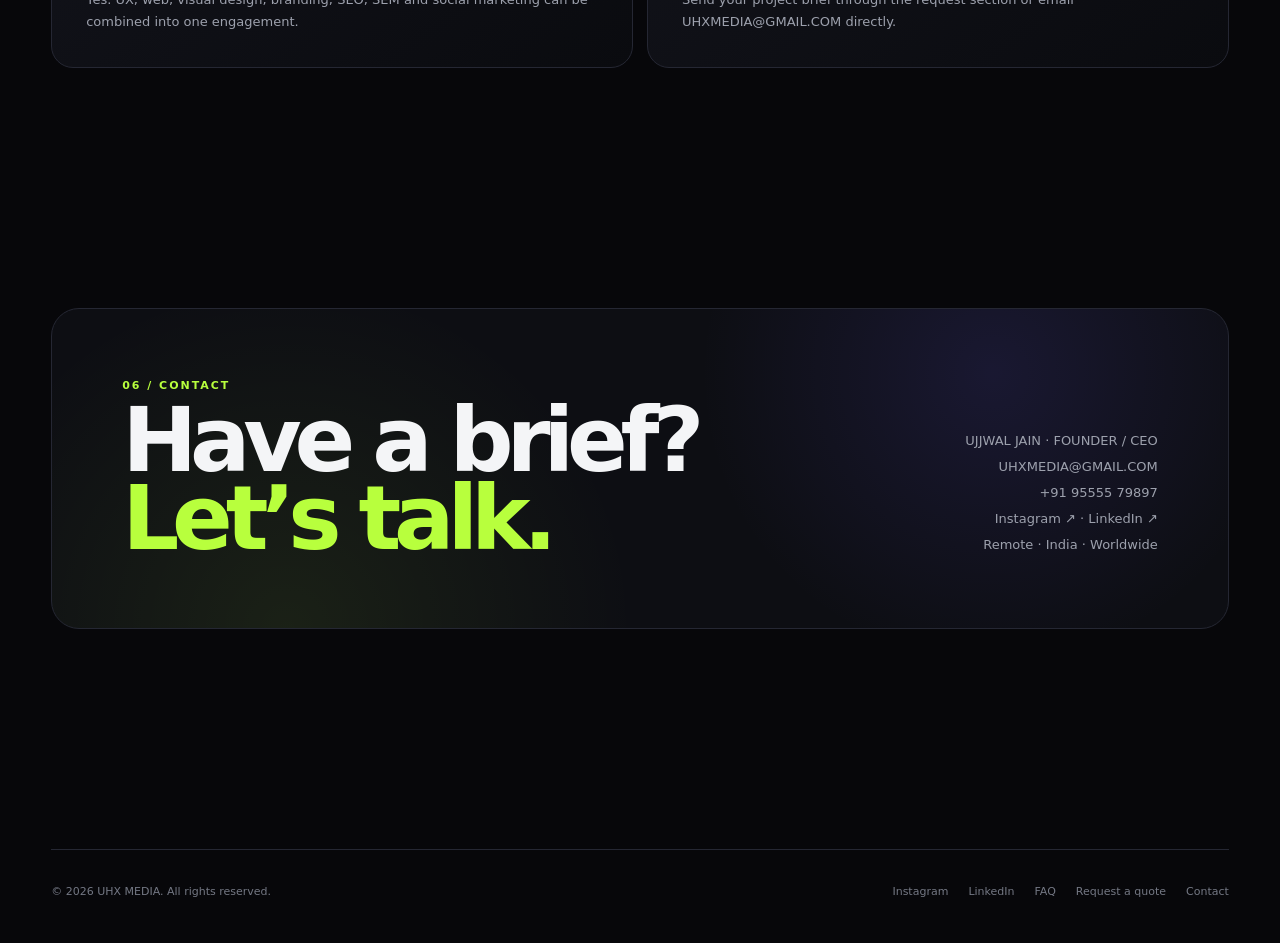
==== commit b10148ab: "Update index.html" ====
--- a/index.html
+++ b/index.html
@@ -3,36 +3,910 @@
 <head>
 <meta charset="utf-8">
 <meta name="viewport" content="width=device-width,initial-scale=1">
+
 <title>UHX MEDIA — Unified Human Experience</title>
+
 <meta name="description" content="UHX MEDIA — Unified Human Experience. A remote digital marketing agency from India offering UX research, web design, visual design, branding, marketing, SEO, SEM and SMM for Indian and international clients.">
+<meta name="author" content="Ujjwal Jain">
 <meta name="robots" content="index,follow">
+<meta name="theme-color" content="#07070a">
+
+<!-- Canonical -->
+<link rel="canonical" href="https://uhxmedia.online/">
+
+<!-- Favicon -->
+<link rel="icon" href="assets/icons/favicon.svg" type="image/svg+xml">
+
+<!-- Open Graph -->
 <meta property="og:type" content="website">
+<meta property="og:site_name" content="UHX MEDIA">
 <meta property="og:title" content="UHX MEDIA — Unified Human Experience">
 <meta property="og:description" content="Digital experiences. Built to perform. UHX MEDIA is a remote digital marketing agency from India working worldwide.">
 <meta property="og:url" content="https://uhxmedia.online/">
-<link rel="canonical" href="https://uhxmedia.online/">
-<link rel="icon" href="assets/icons/favicon.svg" type="image/svg+xml">
-<script type="application/ld+json">{"@context":"https://schema.org","@type":"ProfessionalService","name":"UHX MEDIA","alternateName":"Unified Human Experience Media","url":"https://uhxmedia.online/","email":"mailto:UHXMEDIA@GMAIL.COM","telephone":"+91 95555 79897","areaServed":"Worldwide","founder":{"@type":"Person","name":"Ujjwal Jain"},"description":"Remote digital marketing agency from India offering UX research, web design, visual design, branding, digital marketing, SEO, SEM and SMM."}</script>
-
-<style>
-:root{--bg:#07070a;--surface:#101117;--surface2:#151620;--text:#f4f5f7;--muted:#9da1ad;--line:#252733;--accent:#b8ff3d;--accent2:#6d5cff;--white:#fff}*{scrollbar-width:thin;scrollbar-color:var(--accent) var(--bg)}::selection{background:var(--accent);color:#090a0c}button,input,textarea,select{font:inherit}.hp{position:absolute!important;left:-10000px!important;width:1px!important;height:1px!important;overflow:hidden!important;opacity:0!important}.request-form .form-note{color:#6f7480;font-size:11px;line-height:1.6;margin:0}.request-form button{border:0;cursor:pointer;justify-content:center}.request-form button:focus-visible,.btn:focus-visible,.nav a:focus-visible{outline:2px solid var(--accent);outline-offset:4px}.request-form select{appearance:none;background-image:linear-gradient(45deg,transparent 50%,#8b8f9a 50%),linear-gradient(135deg,#8b8f9a 50%,transparent 50%);background-position:calc(100% - 18px) 50%,calc(100% - 13px) 50%;background-size:5px 5px,5px 5px;background-repeat:no-repeat}.request-form input::placeholder,.request-form textarea::placeholder{color:#666b76}.request-form input:invalid:not(:placeholder-shown),.request-form textarea:invalid:not(:placeholder-shown){border-color:#6f4d4d}@media (pointer:coarse){.cursor{display:none}}@media(prefers-reduced-motion:reduce){html{scroll-behavior:auto}.ring,.ticker-track,.marquee2 span{animation:none}.reveal{transition:none}.btn{transition:none}}
-
-*{box-sizing:border-box}html{scroll-behavior:smooth}body{margin:0;background:var(--bg);color:var(--text);font-family:Inter,ui-sans-serif,system-ui,-apple-system,BlinkMacSystemFont,"Segoe UI",sans-serif;overflow-x:hidden}.cursor{position:fixed;width:24px;height:24px;border:1px solid rgba(184,255,61,.7);border-radius:50%;pointer-events:none;z-index:50;transform:translate(-50%,-50%);mix-blend-mode:difference;transition:transform .08s ease}.grain{position:fixed;inset:0;pointer-events:none;opacity:.035;background-image:url("data:image/svg+xml,%3Csvg viewBox='0 0 180 180' xmlns='http://www.w3.org/2000/svg'%3E%3Cfilter id='n'%3E%3CfeTurbulence type='fractalNoise' baseFrequency='.9' numOctaves='3' stitchTiles='stitch'/%3E%3C/filter%3E%3Crect width='100%25' height='100%25' filter='url(%23n)' opacity='.8'/%3E%3C/svg%3E");z-index:40}.orb{position:fixed;width:420px;height:420px;border-radius:50%;filter:blur(90px);background:rgba(109,92,255,.16);top:-180px;right:-120px;pointer-events:none}.orb2{position:fixed;width:320px;height:320px;border-radius:50%;filter:blur(100px);background:rgba(184,255,61,.08);bottom:-160px;left:-100px;pointer-events:none}a{color:inherit;text-decoration:none}.wrap{width:min(1180px,92%);margin:auto}.nav{height:82px;display:flex;align-items:center;justify-content:space-between;border-bottom:1px solid var(--line);position:relative;z-index:5}.logo{font-weight:950;letter-spacing:-.07em;font-size:25px}.logo span{color:var(--accent)}.navlinks{display:flex;gap:28px;color:#b7bac4;font-size:13px}.navlinks a:hover{color:var(--text)}.navcta{border:1px solid var(--line);padding:11px 17px;border-radius:999px;font-size:12px;font-weight:800}.navcta:hover{border-color:var(--accent);color:var(--accent)}.hero{min-height:calc(100vh - 82px);display:flex;align-items:center;position:relative;padding:90px 0 100px}.hero-grid{display:grid;grid-template-columns:1.18fr .82fr;gap:60px;align-items:center}.eyebrow{font-size:11px;letter-spacing:.22em;text-transform:uppercase;color:var(--accent);font-weight:900;margin-bottom:22px}.hero h1{font-size:clamp(62px,9vw,138px);line-height:.82;letter-spacing:-.085em;margin:0;max-width:850px}.hero h1 .outline{color:transparent;-webkit-text-stroke:1px #70727c}.hero h1 .accent{color:var(--accent)}.hero-copy{max-width:570px;color:#aeb2bc;font-size:17px;line-height:1.7;margin:30px 0}.buttons{display:flex;gap:12px;flex-wrap:wrap}.btn{padding:15px 20px;border-radius:999px;font-weight:850;font-size:13px;display:inline-flex;align-items:center;gap:9px;transition:.25s}.btn.primary{background:var(--accent);color:#090a0c}.btn.primary:hover{transform:translateY(-3px);box-shadow:0 10px 40px rgba(184,255,61,.16)}.btn.ghost{border:1px solid var(--line);color:#dfe1e6}.btn.ghost:hover{border-color:#555967}.hero-art{height:520px;position:relative;display:grid;place-items:center}.ring{width:360px;height:360px;border:1px solid #343744;border-radius:50%;position:absolute;animation:spin 18s linear infinite}.ring:before,.ring:after{content:"";position:absolute;border-radius:50%;border:1px solid #242731}.ring:before{inset:34px}.ring:after{inset:86px}.core{width:150px;height:150px;border-radius:34%;background:linear-gradient(145deg,#1b1c25,#0b0c10);border:1px solid #343744;box-shadow:0 0 90px rgba(184,255,61,.12),inset 0 0 30px rgba(109,92,255,.12);display:grid;place-items:center;transform:rotate(12deg)}.core b{font-size:48px;letter-spacing:-.1em;transform:rotate(-12deg)}.dot{position:absolute;width:12px;height:12px;background:var(--accent);border-radius:50%;box-shadow:0 0 25px var(--accent)}.d1{top:74px;right:80px}.d2{bottom:100px;left:75px;background:#6d5cff;box-shadow:0 0 25px #6d5cff}.d3{top:210px;left:5px;width:7px;height:7px}.float-card{position:absolute;border:1px solid #2c2e39;background:rgba(16,17,23,.78);backdrop-filter:blur(12px);padding:14px 16px;border-radius:14px;font-size:11px;color:#cfd2d9;box-shadow:0 20px 50px rgba(0,0,0,.35)}.fc1{right:0;top:110px}.fc2{left:0;bottom:125px}.fc2 strong{color:var(--accent);font-size:19px;display:block}.ticker{border-top:1px solid var(--line);border-bottom:1px solid var(--line);overflow:hidden;white-space:nowrap;padding:17px 0;color:#7f838e;font-size:11px;letter-spacing:.18em;text-transform:uppercase}.ticker-track{display:inline-block;animation:marquee 25s linear infinite}.ticker i{color:var(--accent);font-style:normal;margin:0 25px}.section{padding:120px 0}.section-head{display:flex;justify-content:space-between;gap:40px;align-items:end;margin-bottom:55px}.kicker{color:var(--accent);font-size:11px;letter-spacing:.18em;text-transform:uppercase;font-weight:900}.section h2{font-size:clamp(42px,6vw,82px);line-height:.9;letter-spacing:-.07em;margin:14px 0 0;max-width:760px}.section-head p{max-width:330px;color:var(--muted);line-height:1.7;font-size:14px}.services{display:grid;grid-template-columns:repeat(4,1fr);border-top:1px solid var(--line);border-left:1px solid var(--line)}.service{min-height:250px;padding:28px;border-right:1px solid var(--line);border-bottom:1px solid var(--line);position:relative;transition:.35s;background:linear-gradient(180deg,transparent,rgba(255,255,255,.015))}.service:hover{background:var(--surface);transform:translateY(-4px)}.service .num{font-size:10px;color:#666a75}.service h3{font-size:24px;letter-spacing:-.04em;margin:80px 0 10px}.service p{font-size:13px;line-height:1.65;color:var(--muted);margin:0}.marquee2{font-size:clamp(55px,9vw,125px);font-weight:950;letter-spacing:-.09em;white-space:nowrap;overflow:hidden;border-top:1px solid var(--line);border-bottom:1px solid var(--line);padding:20px 0}.marquee2 span{display:inline-block;animation:marquee 20s linear infinite}.work-grid{display:grid;grid-template-columns:1fr 1fr;gap:18px}.work{min-height:360px;border:1px solid var(--line);border-radius:22px;overflow:hidden;position:relative;background:linear-gradient(135deg,#12131a,#0a0b0e);padding:28px;display:flex;align-items:end}.work:nth-child(2){background:linear-gradient(135deg,#16172a,#0c0d12)}.work:nth-child(3){background:linear-gradient(135deg,#121b15,#0b0d0c)}.work:nth-child(4){background:linear-gradient(135deg,#1b1612,#0d0c0b)}.work:before{content:"";position:absolute;width:260px;height:260px;border:1px solid #3a3d48;border-radius:50%;right:-70px;top:-70px}.work:after{content:"";position:absolute;width:120px;height:120px;background:var(--accent);border-radius:30%;right:40px;top:65px;opacity:.06;transform:rotate(18deg)}.work-content{position:relative;z-index:2}.work small{color:var(--accent);text-transform:uppercase;letter-spacing:.14em;font-size:9px;font-weight:900}.work h3{font-size:34px;letter-spacing:-.06em;margin:8px 0}.work p{color:#9da1ac;font-size:13px;max-width:400px}.process{display:grid;grid-template-columns:repeat(3,1fr);gap:14px}.step{border:1px solid var(--line);border-radius:18px;padding:28px;min-height:220px}.step .big{font-size:50px;font-weight:950;letter-spacing:-.08em;color:#292c36}.step h3{margin:30px 0 8px;font-size:20px}.step p{color:var(--muted);font-size:13px;line-height:1.7}.contact{border:1px solid var(--line);border-radius:28px;padding:70px;display:flex;justify-content:space-between;align-items:end;gap:50px;background:radial-gradient(circle at 80% 20%,rgba(109,92,255,.13),transparent 30%),radial-gradient(circle at 20% 100%,rgba(184,255,61,.08),transparent 35%),#0d0e13}.contact h2{margin:10px 0 0;font-size:clamp(50px,7vw,95px);letter-spacing:-.08em;line-height:.87}.contact-info{text-align:right;color:var(--muted);font-size:13px;line-height:2}.contact-info a:hover{color:var(--accent)}footer{padding:35px 0 45px;border-top:1px solid var(--line);margin-top:100px}.footer-row{display:flex;justify-content:space-between;gap:30px;color:#747884;font-size:11px}.legal{display:flex;gap:20px}.legal a:hover{color:#ddd}.reveal{opacity:0;transform:translateY(30px);transition:opacity .8s ease,transform .8s ease}.reveal.on{opacity:1;transform:none}@keyframes spin{to{transform:rotate(360deg)}}@keyframes marquee{to{transform:translateX(-50%)}}@media(max-width:900px){.navlinks{display:none}.hero-grid{grid-template-columns:1fr}.hero-art{height:390px}.services{grid-template-columns:1fr 1fr}.work-grid{grid-template-columns:1fr}.process{grid-template-columns:1fr}.section-head{display:block}.section-head p{margin-top:25px}.contact{display:block;padding:42px}.contact-info{text-align:left;margin-top:35px}.hero{padding-top:70px}}@media(max-width:560px){.hero h1{font-size:62px}.services{grid-template-columns:1fr}.ring{width:280px;height:280px}.core{width:115px;height:115px}.core b{font-size:36px}.float-card{display:none}.footer-row{display:block}.legal{margin-top:18px}.contact h2{font-size:54px}}
-
-.about-grid{display:grid;grid-template-columns:1.05fr .95fr;gap:20px}.about-card,.faq-item,.request-panel{border:1px solid var(--line);border-radius:22px;background:linear-gradient(145deg,#111219,#0a0b0f);padding:34px}.about-card h3{font-size:32px;letter-spacing:-.06em;margin:0 0 18px}.about-card p{color:var(--muted);line-height:1.8;font-size:14px}.stats{display:grid;grid-template-columns:repeat(2,1fr);gap:12px;margin-top:24px}.stat{border:1px solid var(--line);padding:22px;border-radius:16px}.stat b{display:block;font-size:30px;color:var(--accent);letter-spacing:-.06em}.stat span{font-size:11px;color:var(--muted);text-transform:uppercase;letter-spacing:.12em}.faq{display:grid;grid-template-columns:1fr 1fr;gap:14px}.faq-item h3{font-size:17px;margin:0 0 10px}.faq-item p{color:var(--muted);font-size:13px;line-height:1.7;margin:0}.request-panel{display:grid;grid-template-columns:.8fr 1.2fr;gap:50px}.request-copy h3{font-size:46px;letter-spacing:-.07em;line-height:.95;margin:12px 0}.request-copy p{color:var(--muted);line-height:1.8;font-size:14px}.request-form{display:grid;gap:12px}.request-form input,.request-form textarea,.request-form select{width:100%;border:1px solid var(--line);background:#090a0e;color:var(--text);border-radius:12px;padding:15px;font:inherit;font-size:13px;outline:none}.request-form input:focus,.request-form textarea:focus,.request-form select:focus{border-color:var(--accent)}.request-form textarea{min-height:130px;resize:vertical}.form-row{display:grid;grid-template-columns:1fr 1fr;gap:12px}@media(max-width:900px){.about-grid,.request-panel,.faq{grid-template-columns:1fr}}@media(max-width:560px){.form-row,.stats{grid-template-columns:1fr}}
-</style>
+<meta property="og:locale" content="en_IN">
+
+<!-- Twitter / X -->
+<meta name="twitter:card" content="summary_large_image">
+<meta name="twitter:title" content="UHX MEDIA — Unified Human Experience">
+<meta name="twitter:description" content="Digital experiences. Built to perform. UHX MEDIA is a remote digital marketing agency from India working worldwide.">
+
+<!-- Structured Data -->
+<script type="application/ld+json">
+{
+  "@context": "https://schema.org",
+  "@type": "ProfessionalService",
+  "name": "UHX MEDIA",
+  "alternateName": "Unified Human Experience Media",
+  "url": "https://uhxmedia.online/",
+  "email": "mailto:UHXMEDIA@GMAIL.COM",
+  "telephone": "+91 95555 79897",
+  "areaServed": "Worldwide",
+  "founder": {
+    "@type": "Person",
+    "name": "Ujjwal Jain"
+  },
+  "sameAs": [
+    "https://www.instagram.com/uhxmedia/",
+    "https://www.linkedin.com/company/uhxmedia/"
+  ],
+  "description": "Remote digital marketing agency from India offering UX research, web design, visual design, branding, digital marketing, SEO, SEM and SMM."
+}
+</script>
 
 <!-- Google Analytics 4 -->
 <script async src="https://www.googletagmanager.com/gtag/js?id=G-VPQRBY2YKB"></script>
 <script>
-window.dataLayer=window.dataLayer||[];
+window.dataLayer = window.dataLayer || [];
 function gtag(){dataLayer.push(arguments);}
-gtag('js',new Date());
-gtag('config','G-VPQRBY2YKB');
+gtag('js', new Date());
+gtag('config', 'G-VPQRBY2YKB');
 </script>
+
+<style>
+:root{--bg:#07070a;--surface:#101117;--surface2:#151620;--text:#f4f5f7;--muted:#9da1ad;--line:#252733;--accent:#b8ff3d;--accent2:#6d5cff;--white:#fff}
+
+*{scrollbar-width:thin;scrollbar-color:var(--accent) var(--bg)}
+::selection{background:var(--accent);color:#090a0c}
+button,input,textarea,select{font:inherit}
+
+.hp{
+position:absolute!important;
+left:-10000px!important;
+width:1px!important;
+height:1px!important;
+overflow:hidden!important;
+opacity:0!important
+}
+
+.request-form .form-note{
+color:#6f7480;
+font-size:11px;
+line-height:1.6;
+margin:0
+}
+
+.request-form button{
+border:0;
+cursor:pointer;
+justify-content:center
+}
+
+.request-form button:focus-visible,
+.btn:focus-visible,
+.nav a:focus-visible{
+outline:2px solid var(--accent);
+outline-offset:4px
+}
+
+.request-form select{
+appearance:none;
+background-image:
+linear-gradient(45deg,transparent 50%,#8b8f9a 50%),
+linear-gradient(135deg,#8b8f9a 50%,transparent 50%);
+background-position:
+calc(100% - 18px) 50%,
+calc(100% - 13px) 50%;
+background-size:5px 5px,5px 5px;
+background-repeat:no-repeat
+}
+
+.request-form input::placeholder,
+.request-form textarea::placeholder{
+color:#666b76
+}
+
+.request-form input:invalid:not(:placeholder-shown),
+.request-form textarea:invalid:not(:placeholder-shown){
+border-color:#6f4d4d
+}
+
+@media(pointer:coarse){
+.cursor{display:none}
+}
+
+@media(prefers-reduced-motion:reduce){
+html{scroll-behavior:auto}
+.ring,.ticker-track,.marquee2 span{animation:none}
+.reveal{transition:none}
+.btn{transition:none}
+}
+
+*{box-sizing:border-box}
+
+html{scroll-behavior:smooth}
+
+body{
+margin:0;
+background:var(--bg);
+color:var(--text);
+font-family:Inter,ui-sans-serif,system-ui,-apple-system,BlinkMacSystemFont,"Segoe UI",sans-serif;
+overflow-x:hidden
+}
+
+.cursor{
+position:fixed;
+width:24px;
+height:24px;
+border:1px solid rgba(184,255,61,.7);
+border-radius:50%;
+pointer-events:none;
+z-index:50;
+transform:translate(-50%,-50%);
+mix-blend-mode:difference;
+transition:transform .08s ease
+}
+
+.grain{
+position:fixed;
+inset:0;
+pointer-events:none;
+opacity:.035;
+background-image:url("data:image/svg+xml,%3Csvg viewBox='0 0 180 180' xmlns='http://www.w3.org/2000/svg'%3E%3Cfilter id='n'%3E%3CfeTurbulence type='fractalNoise' baseFrequency='.9' numOctaves='3' stitchTiles='stitch'/%3E%3C/filter%3E%3Crect width='100%25' height='100%25' filter='url(%23n)' opacity='.8'/%3E%3C/svg%3E");
+z-index:40
+}
+
+.orb{
+position:fixed;
+width:420px;
+height:420px;
+border-radius:50%;
+filter:blur(90px);
+background:rgba(109,92,255,.16);
+top:-180px;
+right:-120px;
+pointer-events:none
+}
+
+.orb2{
+position:fixed;
+width:320px;
+height:320px;
+border-radius:50%;
+filter:blur(100px);
+background:rgba(184,255,61,.08);
+bottom:-160px;
+left:-100px;
+pointer-events:none
+}
+
+a{
+color:inherit;
+text-decoration:none
+}
+
+.wrap{
+width:min(1180px,92%);
+margin:auto
+}
+
+.nav{
+height:82px;
+display:flex;
+align-items:center;
+justify-content:space-between;
+border-bottom:1px solid var(--line);
+position:relative;
+z-index:5
+}
+
+.logo{
+font-weight:950;
+letter-spacing:-.07em;
+font-size:25px
+}
+
+.logo span{color:var(--accent)}
+
+.navlinks{
+display:flex;
+gap:28px;
+color:#b7bac4;
+font-size:13px
+}
+
+.navlinks a:hover{color:var(--text)}
+
+.navcta{
+border:1px solid var(--line);
+padding:11px 17px;
+border-radius:999px;
+font-size:12px;
+font-weight:800
+}
+
+.navcta:hover{
+border-color:var(--accent);
+color:var(--accent)
+}
+
+.hero{
+min-height:calc(100vh - 82px);
+display:flex;
+align-items:center;
+position:relative;
+padding:90px 0 100px
+}
+
+.hero-grid{
+display:grid;
+grid-template-columns:1.18fr .82fr;
+gap:60px;
+align-items:center
+}
+
+.eyebrow{
+font-size:11px;
+letter-spacing:.22em;
+text-transform:uppercase;
+color:var(--accent);
+font-weight:900;
+margin-bottom:22px
+}
+
+.hero h1{
+font-size:clamp(62px,9vw,138px);
+line-height:.82;
+letter-spacing:-.085em;
+margin:0;
+max-width:850px
+}
+
+.hero h1 .outline{
+color:transparent;
+-webkit-text-stroke:1px #70727c
+}
+
+.hero h1 .accent{color:var(--accent)}
+
+.hero-copy{
+max-width:570px;
+color:#aeb2bc;
+font-size:17px;
+line-height:1.7;
+margin:30px 0
+}
+
+.buttons{
+display:flex;
+gap:12px;
+flex-wrap:wrap
+}
+
+.btn{
+padding:15px 20px;
+border-radius:999px;
+font-weight:850;
+font-size:13px;
+display:inline-flex;
+align-items:center;
+gap:9px;
+transition:.25s
+}
+
+.btn.primary{
+background:var(--accent);
+color:#090a0c
+}
+
+.btn.primary:hover{
+transform:translateY(-3px);
+box-shadow:0 10px 40px rgba(184,255,61,.16)
+}
+
+.btn.ghost{
+border:1px solid var(--line);
+color:#dfe1e6
+}
+
+.btn.ghost:hover{border-color:#555967}
+
+.hero-art{
+height:520px;
+position:relative;
+display:grid;
+place-items:center
+}
+
+.ring{
+width:360px;
+height:360px;
+border:1px solid #343744;
+border-radius:50%;
+position:absolute;
+animation:spin 18s linear infinite
+}
+
+.ring:before,
+.ring:after{
+content:"";
+position:absolute;
+border-radius:50%;
+border:1px solid #242731
+}
+
+.ring:before{inset:34px}
+.ring:after{inset:86px}
+
+.core{
+width:150px;
+height:150px;
+border-radius:34%;
+background:linear-gradient(145deg,#1b1c25,#0b0c10);
+border:1px solid #343744;
+box-shadow:0 0 90px rgba(184,255,61,.12),inset 0 0 30px rgba(109,92,255,.12);
+display:grid;
+place-items:center;
+transform:rotate(12deg)
+}
+
+.core b{
+font-size:48px;
+letter-spacing:-.1em;
+transform:rotate(-12deg)
+}
+
+.dot{
+position:absolute;
+width:12px;
+height:12px;
+background:var(--accent);
+border-radius:50%;
+box-shadow:0 0 25px var(--accent)
+}
+
+.d1{top:74px;right:80px}
+
+.d2{
+bottom:100px;
+left:75px;
+background:#6d5cff;
+box-shadow:0 0 25px #6d5cff
+}
+
+.d3{
+top:210px;
+left:5px;
+width:7px;
+height:7px
+}
+
+.float-card{
+position:absolute;
+border:1px solid #2c2e39;
+background:rgba(16,17,23,.78);
+backdrop-filter:blur(12px);
+padding:14px 16px;
+border-radius:14px;
+font-size:11px;
+color:#cfd2d9;
+box-shadow:0 20px 50px rgba(0,0,0,.35)
+}
+
+.fc1{right:0;top:110px}
+.fc2{left:0;bottom:125px}
+
+.fc2 strong{
+color:var(--accent);
+font-size:19px;
+display:block
+}
+
+.ticker{
+border-top:1px solid var(--line);
+border-bottom:1px solid var(--line);
+overflow:hidden;
+white-space:nowrap;
+padding:17px 0;
+color:#7f838e;
+font-size:11px;
+letter-spacing:.18em;
+text-transform:uppercase
+}
+
+.ticker-track{
+display:inline-block;
+animation:marquee 25s linear infinite
+}
+
+.ticker i{
+color:var(--accent);
+font-style:normal;
+margin:0 25px
+}
+
+.section{padding:120px 0}
+
+.section-head{
+display:flex;
+justify-content:space-between;
+gap:40px;
+align-items:end;
+margin-bottom:55px
+}
+
+.kicker{
+color:var(--accent);
+font-size:11px;
+letter-spacing:.18em;
+text-transform:uppercase;
+font-weight:900
+}
+
+.section h2{
+font-size:clamp(42px,6vw,82px);
+line-height:.9;
+letter-spacing:-.07em;
+margin:14px 0 0;
+max-width:760px
+}
+
+.section-head p{
+max-width:330px;
+color:var(--muted);
+line-height:1.7;
+font-size:14px
+}
+
+.services{
+display:grid;
+grid-template-columns:repeat(4,1fr);
+border-top:1px solid var(--line);
+border-left:1px solid var(--line)
+}
+
+.service{
+min-height:250px;
+padding:28px;
+border-right:1px solid var(--line);
+border-bottom:1px solid var(--line);
+position:relative;
+transition:.35s;
+background:linear-gradient(180deg,transparent,rgba(255,255,255,.015))
+}
+
+.service:hover{
+background:var(--surface);
+transform:translateY(-4px)
+}
+
+.service .num{
+font-size:10px;
+color:#666a75
+}
+
+.service h3{
+font-size:24px;
+letter-spacing:-.04em;
+margin:80px 0 10px
+}
+
+.service p{
+font-size:13px;
+line-height:1.65;
+color:var(--muted);
+margin:0
+}
+
+.marquee2{
+font-size:clamp(55px,9vw,125px);
+font-weight:950;
+letter-spacing:-.09em;
+white-space:nowrap;
+overflow:hidden;
+border-top:1px solid var(--line);
+border-bottom:1px solid var(--line);
+padding:20px 0
+}
+
+.marquee2 span{
+display:inline-block;
+animation:marquee 20s linear infinite
+}
+
+.work-grid{
+display:grid;
+grid-template-columns:1fr 1fr;
+gap:18px
+}
+
+.work{
+min-height:360px;
+border:1px solid var(--line);
+border-radius:22px;
+overflow:hidden;
+position:relative;
+background:linear-gradient(135deg,#12131a,#0a0b0e);
+padding:28px;
+display:flex;
+align-items:end
+}
+
+.work:nth-child(2){background:linear-gradient(135deg,#16172a,#0c0d12)}
+.work:nth-child(3){background:linear-gradient(135deg,#121b15,#0b0d0c)}
+.work:nth-child(4){background:linear-gradient(135deg,#1b1612,#0d0c0b)}
+
+.work:before{
+content:"";
+position:absolute;
+width:260px;
+height:260px;
+border:1px solid #3a3d48;
+border-radius:50%;
+right:-70px;
+top:-70px
+}
+
+.work:after{
+content:"";
+position:absolute;
+width:120px;
+height:120px;
+background:var(--accent);
+border-radius:30%;
+right:40px;
+top:65px;
+opacity:.06;
+transform:rotate(18deg)
+}
+
+.work-content{
+position:relative;
+z-index:2
+}
+
+.work small{
+color:var(--accent);
+text-transform:uppercase;
+letter-spacing:.14em;
+font-size:9px;
+font-weight:900
+}
+
+.work h3{
+font-size:34px;
+letter-spacing:-.06em;
+margin:8px 0
+}
+
+.work p{
+color:#9da1ac;
+font-size:13px;
+max-width:400px
+}
+
+.process{
+display:grid;
+grid-template-columns:repeat(3,1fr);
+gap:14px
+}
+
+.step{
+border:1px solid var(--line);
+border-radius:18px;
+padding:28px;
+min-height:220px
+}
+
+.step .big{
+font-size:50px;
+font-weight:950;
+letter-spacing:-.08em;
+color:#292c36
+}
+
+.step h3{
+margin:30px 0 8px;
+font-size:20px
+}
+
+.step p{
+color:var(--muted);
+font-size:13px;
+line-height:1.7
+}
+
+.contact{
+border:1px solid var(--line);
+border-radius:28px;
+padding:70px;
+display:flex;
+justify-content:space-between;
+align-items:end;
+gap:50px;
+background:
+radial-gradient(circle at 80% 20%,rgba(109,92,255,.13),transparent 30%),
+radial-gradient(circle at 20% 100%,rgba(184,255,61,.08),transparent 35%),
+#0d0e13
+}
+
+.contact h2{
+margin:10px 0 0;
+font-size:clamp(50px,7vw,95px);
+letter-spacing:-.08em;
+line-height:.87
+}
+
+.contact-info{
+text-align:right;
+color:var(--muted);
+font-size:13px;
+line-height:2
+}
+
+.contact-info a:hover{color:var(--accent)}
+
+footer{
+padding:35px 0 45px;
+border-top:1px solid var(--line);
+margin-top:100px
+}
+
+.footer-row{
+display:flex;
+justify-content:space-between;
+gap:30px;
+color:#747884;
+font-size:11px
+}
+
+.legal{
+display:flex;
+gap:20px
+}
+
+.legal a:hover{color:#ddd}
+
+.reveal{
+opacity:0;
+transform:translateY(30px);
+transition:opacity .8s ease,transform .8s ease
+}
+
+.reveal.on{
+opacity:1;
+transform:none
+}
+
+@keyframes spin{
+to{transform:rotate(360deg)}
+}
+
+@keyframes marquee{
+to{transform:translateX(-50%)}
+}
+
+@media(max-width:900px){
+
+.navlinks{display:none}
+
+.hero-grid{grid-template-columns:1fr}
+
+.hero-art{height:390px}
+
+.services{grid-template-columns:1fr 1fr}
+
+.work-grid{grid-template-columns:1fr}
+
+.process{grid-template-columns:1fr}
+
+.section-head{display:block}
+
+.section-head p{margin-top:25px}
+
+.contact{
+display:block;
+padding:42px
+}
+
+.contact-info{
+text-align:left;
+margin-top:35px
+}
+
+.hero{padding-top:70px}
+
+}
+
+@media(max-width:560px){
+
+.hero h1{font-size:62px}
+
+.services{grid-template-columns:1fr}
+
+.ring{
+width:280px;
+height:280px
+}
+
+.core{
+width:115px;
+height:115px
+}
+
+.core b{font-size:36px}
+
+.float-card{display:none}
+
+.footer-row{display:block}
+
+.legal{
+margin-top:18px
+}
+
+.contact h2{font-size:54px}
+
+}
+
+.about-grid{
+display:grid;
+grid-template-columns:1.05fr .95fr;
+gap:20px
+}
+
+.about-card,
+.faq-item,
+.request-panel{
+border:1px solid var(--line);
+border-radius:22px;
+background:linear-gradient(145deg,#111219,#0a0b0f);
+padding:34px
+}
+
+.about-card h3{
+font-size:32px;
+letter-spacing:-.06em;
+margin:0 0 18px
+}
+
+.about-card p{
+color:var(--muted);
+line-height:1.8;
+font-size:14px
+}
+
+.stats{
+display:grid;
+grid-template-columns:repeat(2,1fr);
+gap:12px;
+margin-top:24px
+}
+
+.stat{
+border:1px solid var(--line);
+padding:22px;
+border-radius:16px
+}
+
+.stat b{
+display:block;
+font-size:30px;
+color:var(--accent);
+letter-spacing:-.06em
+}
+
+.stat span{
+font-size:11px;
+color:var(--muted);
+text-transform:uppercase;
+letter-spacing:.12em
+}
+
+.faq{
+display:grid;
+grid-template-columns:1fr 1fr;
+gap:14px
+}
+
+.faq-item h3{
+font-size:17px;
+margin:0 0 10px
+}
+
+.faq-item p{
+color:var(--muted);
+font-size:13px;
+line-height:1.7;
+margin:0
+}
+
+.request-panel{
+display:grid;
+grid-template-columns:.8fr 1.2fr;
+gap:50px
+}
+
+.request-copy h3{
+font-size:46px;
+letter-spacing:-.07em;
+line-height:.95;
+margin:12px 0
+}
+
+.request-copy p{
+color:var(--muted);
+line-height:1.8;
+font-size:14px
+}
+
+.request-form{
+display:grid;
+gap:12px
+}
+
+.request-form input,
+.request-form textarea,
+.request-form select{
+width:100%;
+border:1px solid var(--line);
+background:#090a0e;
+color:var(--text);
+border-radius:12px;
+padding:15px;
+font:inherit;
+font-size:13px;
+outline:none
+}
+
+.request-form input:focus,
+.request-form textarea:focus,
+.request-form select:focus{
+border-color:var(--accent)
+}
+
+.request-form textarea{
+min-height:130px;
+resize:vertical
+}
+
+.form-row{
+display:grid;
+grid-template-columns:1fr 1fr;
+gap:12px
+}
+
+@media(max-width:900px){
+
+.about-grid,
+.request-panel,
+.faq{
+grid-template-columns:1fr
+}
+
+}
+
+@media(max-width:560px){
+
+.form-row,
+.stats{
+grid-template-columns:1fr
+}
+
+}
+</style>
 </head>
 
 <body>
+
 <div class="cursor" id="cursor"></div>
 <div class="grain"></div>
 <div class="orb"></div>
@@ -41,7 +915,9 @@
 <div class="wrap">
 
 <header class="nav">
+
 <a class="logo" href="#top">UHX<span>.</span></a>
+
 <nav class="navlinks">
 <a href="#about">About</a>
 <a href="#services">Services</a>
@@ -49,158 +925,536 @@
 <a href="#work">Capabilities</a>
 <a href="#request">Request</a>
 </nav>
+
 <a class="navcta" href="#request">Start a project ↗</a>
+
 </header>
 
 <main id="top">
 
 <section class="hero">
+
 <div class="hero-grid">
+
 <div class="reveal">
-<div class="eyebrow">UNIFIED HUMAN EXPERIENCE · DIGITAL MARKETING AGENCY · INDIA / WORLDWIDE</div>
-<h1>MAKE IT<br><span class="outline">LOOK</span><br><span class="accent">MATTER.</span></h1>
-<p class="hero-copy"><strong style="color:var(--text)">UHX = Unified Human Experience.</strong> UHX MEDIA builds digital identities, experiences and growth systems for ambitious brands. UX research. Web design. Visual design. Branding. SEO. SEM. SMM.</p>
+
+<div class="eyebrow">
+UNIFIED HUMAN EXPERIENCE · DIGITAL MARKETING AGENCY · INDIA / WORLDWIDE
+</div>
+
+<h1>
+MAKE IT<br>
+<span class="outline">LOOK</span><br>
+<span class="accent">MATTER.</span>
+</h1>
+
+<p class="hero-copy">
+<strong style="color:var(--text)">UHX = Unified Human Experience.</strong>
+UHX MEDIA builds digital identities, experiences and growth systems for ambitious brands.
+UX research. Web design. Visual design. Branding. SEO. SEM. SMM.
+</p>
+
 <div class="buttons">
-<a class="btn primary" href="#request">Request a quote ↗</a>
-<a class="btn ghost" href="#services">Explore services ↓</a>
-</div>
+
+<a class="btn primary" href="#request">
+Request a quote ↗
+</a>
+
+<a class="btn ghost" href="#services">
+Explore services ↓
+</a>
+
+</div>
+
 </div>
 
 <div class="hero-art reveal" aria-hidden="true">
+
 <div class="ring"></div>
-<div class="core"><b>UHX</b></div>
+
+<div class="core">
+<b>UHX</b>
+</div>
+
 <span class="dot d1"></span>
 <span class="dot d2"></span>
 <span class="dot d3"></span>
-<div class="float-card fc1">UNIFIED / HUMAN / EXPERIENCE</div>
-<div class="float-card fc2"><strong>8</strong> core capabilities</div>
-</div>
-</div>
+
+<div class="float-card fc1">
+UNIFIED / HUMAN / EXPERIENCE
+</div>
+
+<div class="float-card fc2">
+<strong>8</strong>
+core capabilities
+</div>
+
+</div>
+
+</div>
+
 </section>
 
 <div class="ticker">
+
 <div class="ticker-track">
-UX RESEARCH <i>✦</i> WEB DESIGN <i>✦</i> VISUAL DESIGN <i>✦</i> BRANDING <i>✦</i> SEO <i>✦</i> SEM <i>✦</i> SMM <i>✦</i> DIGITAL MARKETING <i>✦</i> UX RESEARCH <i>✦</i> WEB DESIGN <i>✦</i>
-</div>
+
+UX RESEARCH <i>✦</i>
+WEB DESIGN <i>✦</i>
+VISUAL DESIGN <i>✦</i>
+BRANDING <i>✦</i>
+SEO <i>✦</i>
+SEM <i>✦</i>
+SMM <i>✦</i>
+DIGITAL MARKETING <i>✦</i>
+UX RESEARCH <i>✦</i>
+WEB DESIGN <i>✦</i>
+
+</div>
+
 </div>
 
 <section class="section" id="services">
+
 <div class="section-head reveal">
+
 <div>
+
 <div class="kicker">01 / What we do</div>
-<h2>Strategy meets <span style="color:var(--accent)">execution.</span></h2>
-</div>
-<p>Focused digital services for brands that need clearer positioning, better experiences and measurable online growth.</p>
+
+<h2>
+Strategy meets
+<span style="color:var(--accent)">execution.</span>
+</h2>
+
+</div>
+
+<p>
+Focused digital services for brands that need clearer positioning,
+better experiences and measurable online growth.
+</p>
+
 </div>
 
 <div class="services">
-<article class="service reveal"><span class="num">01</span><h3>UX Research</h3><p>User insights, journeys, competitor analysis and experience strategy that turn assumptions into direction.</p></article>
-<article class="service reveal"><span class="num">02</span><h3>Web Design</h3><p>High-converting websites with strong information architecture, responsive layouts and sharp visual systems.</p></article>
-<article class="service reveal"><span class="num">03</span><h3>Visual Design</h3><p>Digital art direction, UI systems, campaign creatives and visual languages built for consistency.</p></article>
-<article class="service reveal"><span class="num">04</span><h3>Branding</h3><p>Positioning, identity direction, brand systems and messaging that make businesses easier to remember.</p></article>
-<article class="service reveal"><span class="num">05</span><h3>Marketing</h3><p>Campaign thinking, content direction and digital strategy connecting brand attention to business goals.</p></article>
-<article class="service reveal"><span class="num">06</span><h3>SEO</h3><p>Technical foundations, on-page optimization, content strategy and organic search growth programs.</p></article>
-<article class="service reveal"><span class="num">07</span><h3>SEM</h3><p>Paid search strategy, campaign structure, landing-page alignment and performance optimization.</p></article>
-<article class="service reveal"><span class="num">08</span><h3>SMM</h3><p>Social strategy, creative direction, content systems and campaigns for relevant audience growth.</p></article>
-</div>
+
+<article class="service reveal">
+<span class="num">01</span>
+<h3>UX Research</h3>
+<p>User insights, journeys, competitor analysis and experience strategy that turn assumptions into direction.</p>
+</article>
+
+<article class="service reveal">
+<span class="num">02</span>
+<h3>Web Design</h3>
+<p>High-converting websites with strong information architecture, responsive layouts and sharp visual systems.</p>
+</article>
+
+<article class="service reveal">
+<span class="num">03</span>
+<h3>Visual Design</h3>
+<p>Digital art direction, UI systems, campaign creatives and visual languages built for consistency.</p>
+</article>
+
+<article class="service reveal">
+<span class="num">04</span>
+<h3>Branding</h3>
+<p>Positioning, identity direction, brand systems and messaging that make businesses easier to remember.</p>
+</article>
+
+<article class="service reveal">
+<span class="num">05</span>
+<h3>Marketing</h3>
+<p>Campaign thinking, content direction and digital strategy connecting brand attention to business goals.</p>
+</article>
+
+<article class="service reveal">
+<span class="num">06</span>
+<h3>SEO</h3>
+<p>Technical foundations, on-page optimization, content strategy and organic search growth programs.</p>
+</article>
+
+<article class="service reveal">
+<span class="num">07</span>
+<h3>SEM</h3>
+<p>Paid search strategy, campaign structure, landing-page alignment and performance optimization.</p>
+</article>
+
+<article class="service reveal">
+<span class="num">08</span>
+<h3>SMM</h3>
+<p>Social strategy, creative direction, content systems and campaigns for relevant audience growth.</p>
+</article>
+
+</div>
+
 </section>
 
 <div class="marquee2">
-<span>BUILD BOLD. BUILD CLEAR. BUILD DIGITAL. &nbsp;&nbsp; BUILD BOLD. BUILD CLEAR. BUILD DIGITAL. &nbsp;&nbsp;</span>
+
+<span>
+BUILD BOLD. BUILD CLEAR. BUILD DIGITAL.
+&nbsp;&nbsp;
+BUILD BOLD. BUILD CLEAR. BUILD DIGITAL.
+&nbsp;&nbsp;
+</span>
+
 </div>
 
 <section class="section" id="about">
+
 <div class="section-head reveal">
+
 <div>
+
 <div class="kicker">01 / About UHX</div>
-<h2>One brand.<br><span style="color:var(--accent)">Many touchpoints.</span></h2>
-</div>
-<p>UHX stands for Unified Human Experience — bringing people, design, technology and growth into one connected digital direction.</p>
+
+<h2>
+One brand.<br>
+<span style="color:var(--accent)">Many touchpoints.</span>
+</h2>
+
+</div>
+
+<p>
+UHX stands for Unified Human Experience — bringing people, design,
+technology and growth into one connected digital direction.
+</p>
+
 </div>
 
 <div class="about-grid">
+
 <article class="about-card reveal">
-<h3>Understand people. Shape experiences. Build brands. Drive growth.</h3>
-<p>UHX MEDIA is a remote digital marketing agency from India, founded by Ujjwal Jain. We combine UX research, design, branding and performance marketing to help businesses build a stronger digital presence.</p>
-<p>We work with ambitious brands across India and worldwide, creating systems that are clear, useful, distinctive and built to perform.</p>
+
+<h3>
+Understand people. Shape experiences. Build brands. Drive growth.
+</h3>
+
+<p>
+UHX MEDIA is a remote digital marketing agency from India, founded by Ujjwal Jain.
+We combine UX research, design, branding and performance marketing to help businesses build a stronger digital presence.
+</p>
+
+<p>
+We work with ambitious brands across India and worldwide, creating systems that are clear, useful, distinctive and built to perform.
+</p>
+
 <div class="stats">
-<div class="stat"><b>01</b><span>Unified direction</span></div>
-<div class="stat"><b>08</b><span>Core capabilities</span></div>
-<div class="stat"><b>100%</b><span>Remote workflow</span></div>
-<div class="stat"><b>∞</b><span>Ideas welcome</span></div>
-</div>
+
+<div class="stat">
+<b>01</b>
+<span>Unified direction</span>
+</div>
+
+<div class="stat">
+<b>08</b>
+<span>Core capabilities</span>
+</div>
+
+<div class="stat">
+<b>100%</b>
+<span>Remote workflow</span>
+</div>
+
+<div class="stat">
+<b>∞</b>
+<span>Ideas welcome</span>
+</div>
+
+</div>
+
 </article>
 
 <article class="about-card reveal">
+
 <div class="kicker">Founder / CEO</div>
+
 <h3>Ujjwal Jain</h3>
-<p>Building UHX MEDIA around a simple belief: digital work should look distinctive, feel intentional and contribute to a real business objective.</p>
-<p>From the first research question to the final campaign, UHX MEDIA connects strategy and execution instead of treating them as separate worlds.</p>
-<a class="btn ghost" href="mailto:UHXMEDIA@GMAIL.COM?subject=UHX%20MEDIA%20Enquiry">Talk to Ujjwal ↗</a>
-</article>
-</div>
+
+<p>
+Building UHX MEDIA around a simple belief: digital work should look distinctive,
+feel intentional and contribute to a real business objective.
+</p>
+
+<p>
+From the first research question to the final campaign, UHX MEDIA connects
+strategy and execution instead of treating them as separate worlds.
+</p>
+
+<a class="btn ghost" href="mailto:UHXMEDIA@GMAIL.COM?subject=UHX%20MEDIA%20Enquiry">
+Talk to Ujjwal ↗
+</a>
+
+</article>
+
+</div>
+
 </section>
 
 <section class="section" id="approach">
+
 <div class="section-head reveal">
+
 <div>
+
 <div class="kicker">02 / Our approach</div>
-<h2>Less noise.<br>More <span style="color:var(--accent)">intent.</span></h2>
-</div>
-<p>Every engagement starts with understanding the problem, shaping the right direction and then building with purpose.</p>
+
+<h2>
+Less noise.<br>
+More <span style="color:var(--accent)">intent.</span>
+</h2>
+
+</div>
+
+<p>
+Every engagement starts with understanding the problem,
+shaping the right direction and then building with purpose.
+</p>
+
 </div>
 
 <div class="process">
-<article class="step reveal"><div class="big">01</div><h3>Discover</h3><p>We understand your audience, market, competitors, business model and current digital presence.</p></article>
-<article class="step reveal"><div class="big">02</div><h3>Design</h3><p>We turn insight into positioning, creative direction, experiences and campaigns designed around your objectives.</p></article>
-<article class="step reveal"><div class="big">03</div><h3>Deploy</h3><p>We launch, measure and refine the work across search, social, web and digital touchpoints.</p></article>
-</div>
+
+<article class="step reveal">
+
+<div class="big">01</div>
+
+<h3>Discover</h3>
+
+<p>
+We understand your audience, market, competitors, business model and current digital presence.
+</p>
+
+</article>
+
+<article class="step reveal">
+
+<div class="big">02</div>
+
+<h3>Design</h3>
+
+<p>
+We turn insight into positioning, creative direction, experiences and campaigns designed around your objectives.
+</p>
+
+</article>
+
+<article class="step reveal">
+
+<div class="big">03</div>
+
+<h3>Deploy</h3>
+
+<p>
+We launch, measure and refine the work across search, social, web and digital touchpoints.
+</p>
+
+</article>
+
+</div>
+
 </section>
 
 <section class="section" id="work">
+
 <div class="section-head reveal">
+
 <div>
+
 <div class="kicker">03 / Capabilities</div>
-<h2>Built for the <span style="color:var(--accent)">next move.</span></h2>
-</div>
-<p>UHX MEDIA is remote-first and works with businesses in India and international markets.</p>
+
+<h2>
+Built for the
+<span style="color:var(--accent)">next move.</span>
+</h2>
+
+</div>
+
+<p>
+UHX MEDIA is remote-first and works with businesses in India and international markets.
+</p>
+
 </div>
 
 <div class="work-grid">
-<article class="work reveal"><div class="work-content"><small>Brand systems</small><h3>From “who are we?” to “remember us.”</h3><p>Identity direction, messaging and visual consistency across every important touchpoint.</p></div></article>
-<article class="work reveal"><div class="work-content"><small>Digital experiences</small><h3>Websites that do more than exist.</h3><p>Structure, UX, visual design and conversion thinking in one focused digital experience.</p></div></article>
-<article class="work reveal"><div class="work-content"><small>Search growth</small><h3>Be found. Stay relevant.</h3><p>SEO and SEM systems designed around search intent, visibility and measurable objectives.</p></div></article>
-<article class="work reveal"><div class="work-content"><small>Social presence</small><h3>Make the scroll stop.</h3><p>Social strategy and creative systems designed to create consistency, recognition and engagement.</p></div></article>
-</div>
+
+<article class="work reveal">
+
+<div class="work-content">
+
+<small>Brand systems</small>
+
+<h3>
+From “who are we?” to “remember us.”
+</h3>
+
+<p>
+Identity direction, messaging and visual consistency across every important touchpoint.
+</p>
+
+</div>
+
+</article>
+
+<article class="work reveal">
+
+<div class="work-content">
+
+<small>Digital experiences</small>
+
+<h3>
+Websites that do more than exist.
+</h3>
+
+<p>
+Structure, UX, visual design and conversion thinking in one focused digital experience.
+</p>
+
+</div>
+
+</article>
+
+<article class="work reveal">
+
+<div class="work-content">
+
+<small>Search growth</small>
+
+<h3>
+Be found. Stay relevant.
+</h3>
+
+<p>
+SEO and SEM systems designed around search intent, visibility and measurable objectives.
+</p>
+
+</div>
+
+</article>
+
+<article class="work reveal">
+
+<div class="work-content">
+
+<small>Social presence</small>
+
+<h3>
+Make the scroll stop.
+</h3>
+
+<p>
+Social strategy and creative systems designed to create consistency, recognition and engagement.
+</p>
+
+</div>
+
+</article>
+
+</div>
+
 </section>
 
 <section class="section" id="request">
+
 <div class="request-panel reveal">
 
 <div class="request-copy">
+
 <div class="kicker">04 / Request a quote</div>
-<h3>Tell us what you want to build.</h3>
-<p>No fixed packages. Every project is scoped around the business, audience, goals and required capabilities.</p>
-<p>Send a brief and we’ll receive it directly at <strong style="color:var(--text)">UHXMEDIA@GMAIL.COM</strong>.</p>
-</div>
-
-<form class="request-form" action="https://formspree.io/f/xppwkjgq" method="POST" target="_top">
-
-<input type="hidden" name="subject" value="New UHX MEDIA Project Request from {{ name }}">
-<input class="hp" type="text" name="website" tabindex="-1" autocomplete="off" aria-hidden="true">
+
+<h3>
+Tell us what you want to build.
+</h3>
+
+<p>
+No fixed packages. Every project is scoped around the business,
+audience, goals and required capabilities.
+</p>
+
+<p>
+Send a brief and we’ll receive it directly at
+<strong style="color:var(--text)">UHXMEDIA@GMAIL.COM</strong>.
+</p>
+
+</div>
+
+<form
+class="request-form"
+name="lead-form"
+action="https://formspree.io/f/xppwkjgq"
+method="POST"
+target="_top"
+>
+
+<input
+type="hidden"
+name="subject"
+value="New UHX MEDIA Project Request from {{ name }}"
+>
+
+<input
+class="hp"
+type="text"
+name="website"
+tabindex="-1"
+autocomplete="off"
+aria-hidden="true"
+>
 
 <div class="form-row">
-<input id="lead-name" name="name" placeholder="Your name" autocomplete="name" aria-label="Your name" required>
-<input id="lead-company" name="company" placeholder="Company / brand" autocomplete="organization" aria-label="Company or brand">
+
+<input
+id="lead-name"
+name="name"
+placeholder="Your name"
+autocomplete="name"
+aria-label="Your name"
+required
+>
+
+<input
+id="lead-company"
+name="company"
+placeholder="Company / brand"
+autocomplete="organization"
+aria-label="Company or brand"
+>
+
 </div>
 
 <div class="form-row">
-<input id="lead-email" type="email" name="email" placeholder="Your email" autocomplete="email" aria-label="Your email" required>
-<input id="lead-phone" type="tel" name="phone" placeholder="Phone number (optional)" autocomplete="tel" aria-label="Phone number">
+
+<input
+id="lead-email"
+type="email"
+name="email"
+placeholder="Your email"
+autocomplete="email"
+aria-label="Your email"
+required
+>
+
+<input
+id="lead-phone"
+type="tel"
+name="phone"
+placeholder="Phone number (optional)"
+autocomplete="tel"
+aria-label="Phone number"
+>
+
 </div>
 
 <div class="form-row">
-<select id="lead-service" name="service" aria-label="Service required" required>
+
+<select
+id="lead-service"
+name="service"
+aria-label="Service required"
+required
+>
+
 <option value="">What do you need?</option>
 <option>UX Research</option>
 <option>Web Design</option>
@@ -210,84 +1464,238 @@
 <option>SEO</option>
 <option>SEM</option>
 <option>SMM</option>
+
 </select>
-<input id="lead-budget" name="budget" placeholder="Approx. budget (optional)" aria-label="Approximate budget">
-</div>
-
-<textarea id="lead-message" name="message" placeholder="Tell us about your project..." aria-label="Project brief" required></textarea>
-
-<p class="form-note">By submitting, you’re sending your project enquiry to UHX MEDIA. Your email is used as the reply address so we can respond directly.</p>
-
-<button class="btn primary" type="submit">Send project enquiry ↗</button>
+
+<input
+id="lead-budget"
+name="budget"
+placeholder="Approx. budget (optional)"
+aria-label="Approximate budget"
+>
+
+</div>
+
+<textarea
+id="lead-message"
+name="message"
+placeholder="Tell us about your project..."
+aria-label="Project brief"
+required
+></textarea>
+
+<p class="form-note">
+By submitting, you’re sending your project enquiry to UHX MEDIA.
+Your email is used as the reply address so we can respond directly.
+</p>
+
+<button class="btn primary" type="submit">
+Send project enquiry ↗
+</button>
 
 </form>
-</div>
+
+</div>
+
 </section>
 
 <section class="section" id="faq">
+
 <div class="section-head reveal">
+
 <div>
+
 <div class="kicker">05 / FAQ</div>
-<h2>Questions before<br><span style="color:var(--accent)">we start?</span></h2>
-</div>
-<p>A few quick answers about how UHX MEDIA works.</p>
+
+<h2>
+Questions before<br>
+<span style="color:var(--accent)">we start?</span>
+</h2>
+
+</div>
+
+<p>
+A few quick answers about how UHX MEDIA works.
+</p>
+
 </div>
 
 <div class="faq">
-<article class="faq-item reveal"><h3>Do you work outside India?</h3><p>Yes. UHX MEDIA is based in India and works remotely with clients in India and international markets.</p></article>
-<article class="faq-item reveal"><h3>Do you offer fixed packages?</h3><p>No. Projects are scoped based on your requirements, goals, timeline and selected capabilities.</p></article>
-<article class="faq-item reveal"><h3>Can you handle the complete digital presence?</h3><p>Yes. UX, web, visual design, branding, SEO, SEM and social marketing can be combined into one engagement.</p></article>
-<article class="faq-item reveal"><h3>How do I start?</h3><p>Send your project brief through the request section or email UHXMEDIA@GMAIL.COM directly.</p></article>
-</div>
+
+<article class="faq-item reveal">
+
+<h3>Do you work outside India?</h3>
+
+<p>
+Yes. UHX MEDIA is based in India and works remotely with clients in India and international markets.
+</p>
+
+</article>
+
+<article class="faq-item reveal">
+
+<h3>Do you offer fixed packages?</h3>
+
+<p>
+No. Projects are scoped based on your requirements, goals, timeline and selected capabilities.
+</p>
+
+</article>
+
+<article class="faq-item reveal">
+
+<h3>Can you handle the complete digital presence?</h3>
+
+<p>
+Yes. UX, web, visual design, branding, SEO, SEM and social marketing can be combined into one engagement.
+</p>
+
+</article>
+
+<article class="faq-item reveal">
+
+<h3>How do I start?</h3>
+
+<p>
+Send your project brief through the request section or email UHXMEDIA@GMAIL.COM directly.
+</p>
+
+</article>
+
+</div>
+
 </section>
 
 <section class="section" id="contact">
+
 <div class="contact reveal">
+
 <div>
+
 <div class="kicker">06 / Contact</div>
-<h2>Have a brief?<br><span style="color:var(--accent)">Let’s talk.</span></h2>
+
+<h2>
+Have a brief?<br>
+<span style="color:var(--accent)">Let’s talk.</span>
+</h2>
+
 </div>
 
 <div class="contact-info">
+
 <div>UJJWAL JAIN · FOUNDER / CEO</div>
-<div><a href="mailto:UHXMEDIA@GMAIL.COM">UHXMEDIA@GMAIL.COM</a></div>
-<div><a href="tel:+919555579897">+91 95555 79897</a></div>
-<div><a href="https://www.instagram.com/uhxmedia/" target="_blank" rel="noopener">Instagram ↗</a> · <a href="https://www.linkedin.com/company/uhxmedia/" target="_blank" rel="noopener">LinkedIn ↗</a></div>
-<div>Remote · India · Worldwide</div>
-</div>
-</div>
+
+<div>
+<a href="mailto:UHXMEDIA@GMAIL.COM">
+UHXMEDIA@GMAIL.COM
+</a>
+</div>
+
+<div>
+<a href="tel:+919555579897">
++91 95555 79897
+</a>
+</div>
+
+<div>
+
+<a
+href="https://www.instagram.com/uhxmedia/"
+target="_blank"
+rel="noopener"
+>
+Instagram ↗
+</a>
+
+·
+
+<a
+href="https://www.linkedin.com/company/uhxmedia/"
+target="_blank"
+rel="noopener"
+>
+LinkedIn ↗
+</a>
+
+</div>
+
+<div>
+Remote · India · Worldwide
+</div>
+
+</div>
+
+</div>
+
 </section>
 
 </main>
 
 <footer>
+
 <div class="footer-row">
-<div>© 2026 UHX MEDIA. All rights reserved.</div>
+
+<div>
+© 2026 UHX MEDIA. All rights reserved.
+</div>
+
 <div class="legal">
-<a href="https://www.instagram.com/uhxmedia/" target="_blank" rel="noopener noreferrer">Instagram</a>
-<a href="https://www.linkedin.com/company/uhxmedia/" target="_blank" rel="noopener noreferrer">LinkedIn</a>
+
+<a
+href="https://www.instagram.com/uhxmedia/"
+target="_blank"
+rel="noopener noreferrer"
+>
+Instagram
+</a>
+
+<a
+href="https://www.linkedin.com/company/uhxmedia/"
+target="_blank"
+rel="noopener noreferrer"
+>
+LinkedIn
+</a>
+
 <a href="#faq">FAQ</a>
+
 <a href="#request">Request a quote</a>
-<a href="mailto:UHXMEDIA@GMAIL.COM">Contact</a>
-</div>
-</div>
+
+<a href="mailto:UHXMEDIA@GMAIL.COM">
+Contact
+</a>
+
+</div>
+
+</div>
+
 </footer>
 
 </div>
 
 <script>
+
 const cursor=document.getElementById('cursor');
 
 if(window.matchMedia('(pointer:fine)').matches){
+
 document.addEventListener('mousemove',e=>{
 cursor.style.left=e.clientX+'px';
 cursor.style.top=e.clientY+'px'
 });
 
 document.querySelectorAll('a,button,.service,.work,.step').forEach(el=>{
-el.addEventListener('mouseenter',()=>cursor.style.transform='translate(-50%,-50%) scale(1.45)');
-el.addEventListener('mouseleave',()=>cursor.style.transform='translate(-50%,-50%) scale(1)')
-})
+
+el.addEventListener('mouseenter',()=>{
+cursor.style.transform='translate(-50%,-50%) scale(1.45)'
+});
+
+el.addEventListener('mouseleave',()=>{
+cursor.style.transform='translate(-50%,-50%) scale(1)'
+});
+
+});
+
 }
 
 const obs=new IntersectionObserver(entries=>entries.forEach(e=>{
@@ -297,16 +1705,23 @@
 document.querySelectorAll('.reveal').forEach(el=>obs.observe(el));
 
 document.querySelectorAll('a[href^="#"]').forEach(a=>a.addEventListener('click',e=>{
+
 const target=document.querySelector(a.getAttribute('href'));
+
 if(target){
+
 e.preventDefault();
+
 target.scrollIntoView({
 behavior:window.matchMedia('(prefers-reduced-motion: reduce)').matches?'auto':'smooth',
 block:'start'
-})
-}
+});
+
+}
+
 }));
+
 </script>
 
 </body>
-</html>+</html>
